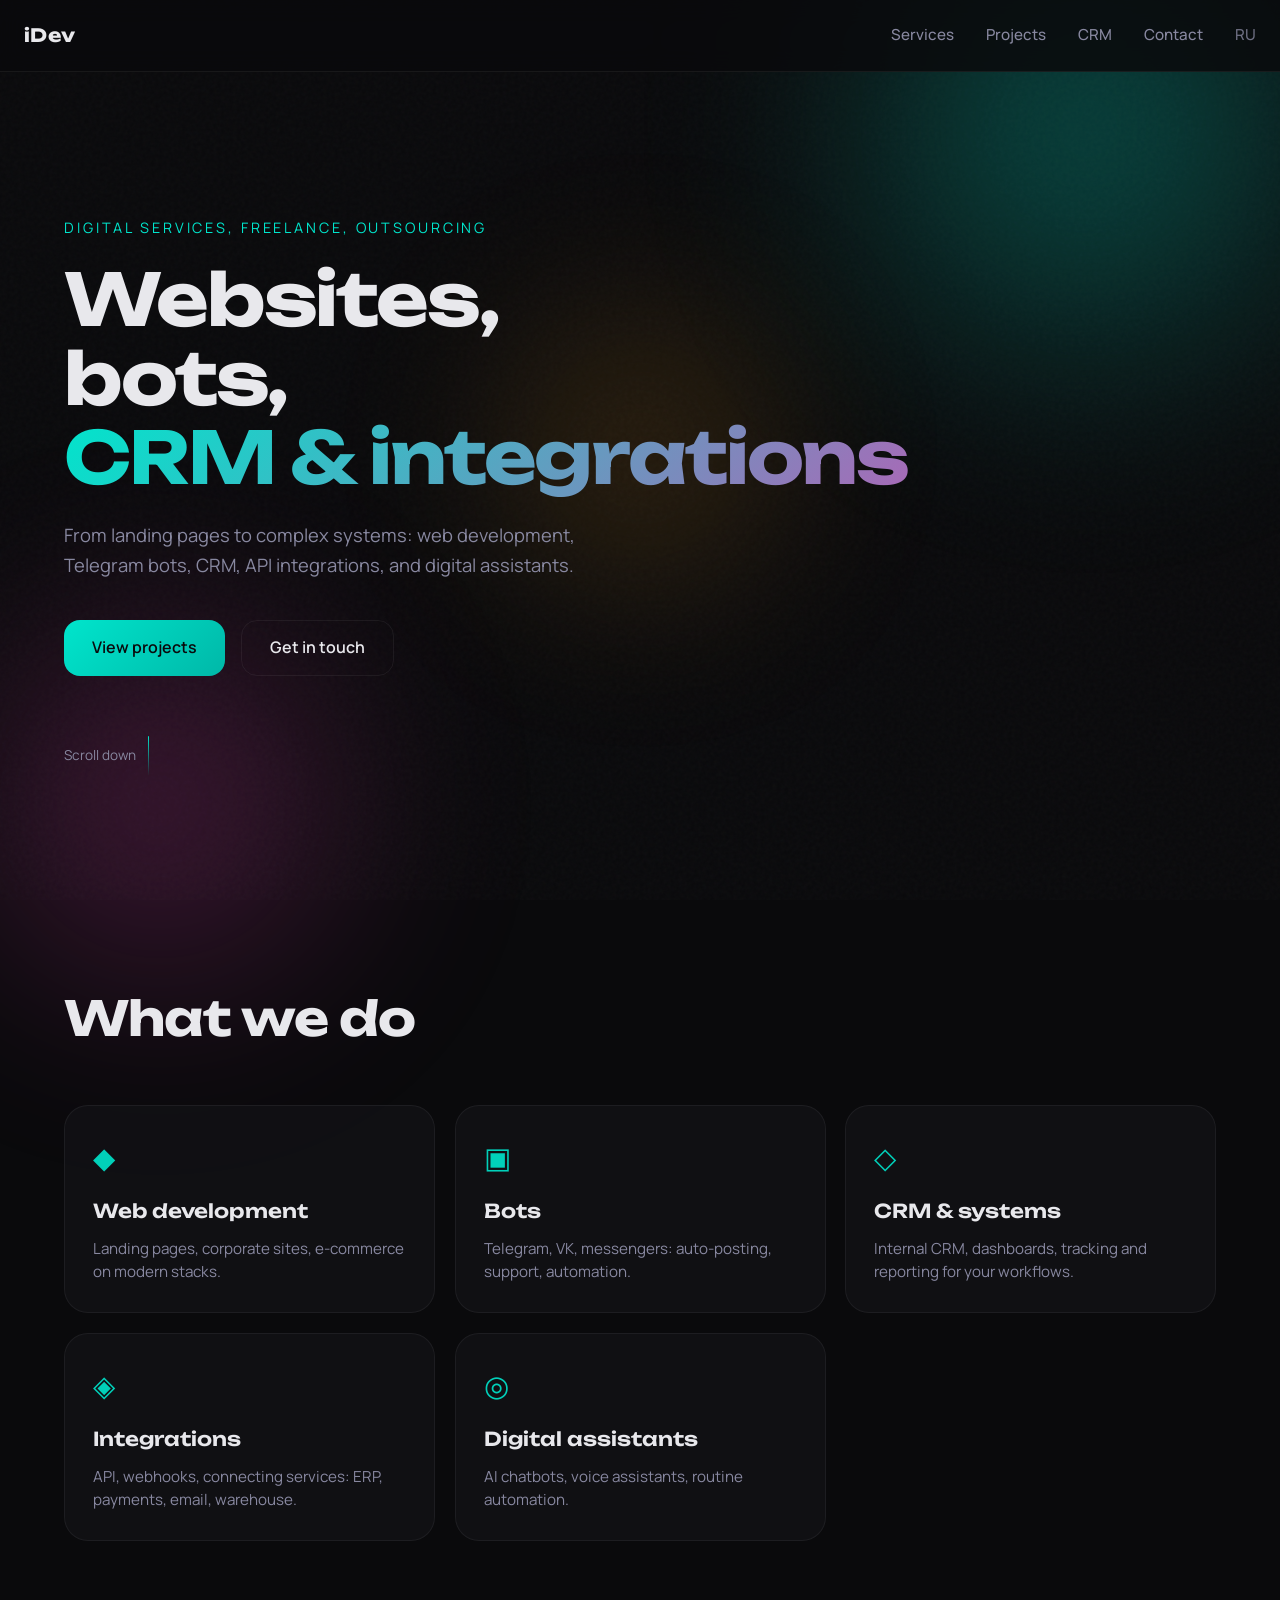
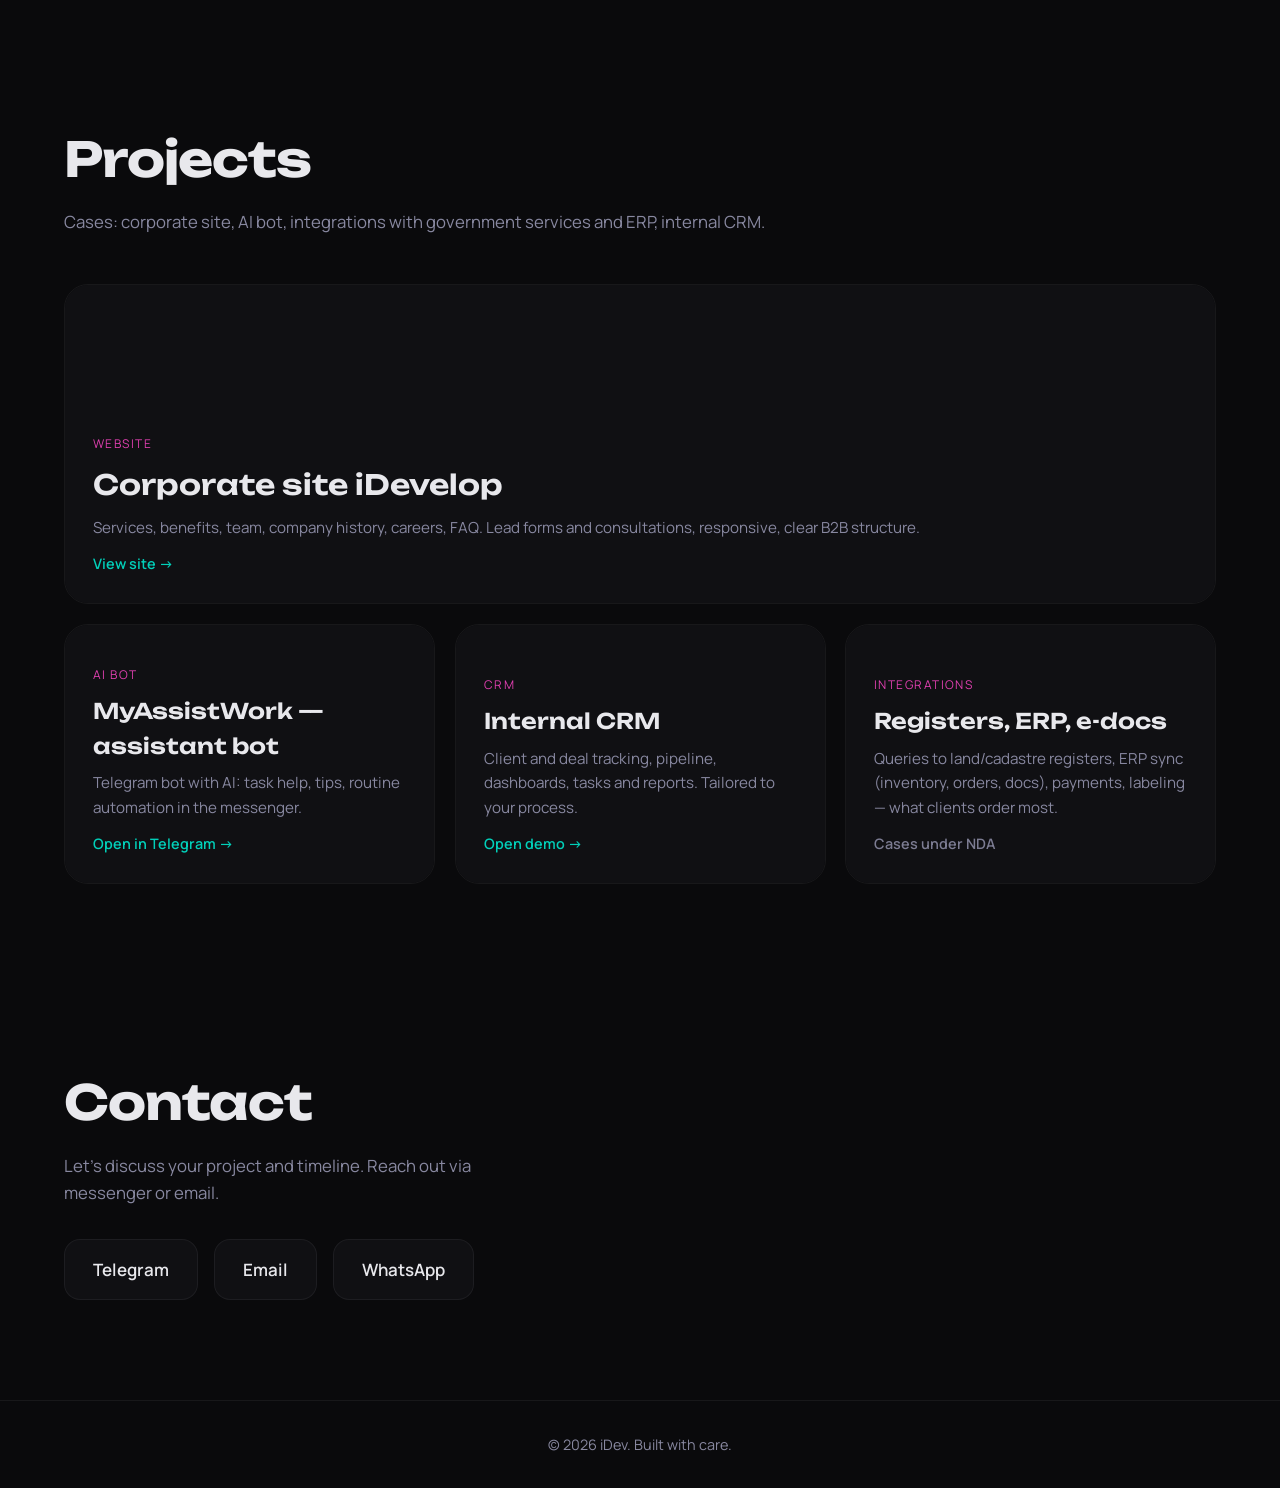
==== index.html @ 62011f66 "Portfolio iDev: site, CRM (RU/EN), lang redirect, mobile menu Made-with: Cursor" ====
<!DOCTYPE html>
<html lang="ru">
<head>
  <meta charset="UTF-8">
  <meta name="viewport" content="width=device-width, initial-scale=1.0">
  <title>iDev — Разработка сайтов, ботов, CRM, интеграции</title>
  <meta name="description" content="Фриланс: разработка сайтов, телеграм-боты, CRM, интеграции, цифровые ассистенты">
  <link rel="preconnect" href="https://fonts.googleapis.com">
  <link rel="preconnect" href="https://fonts.gstatic.com" crossorigin>
  <link href="https://fonts.googleapis.com/css2?family=Unbounded:wght@400;600;700&family=Manrope:wght@400;500;600;700&display=swap" rel="stylesheet">
  <link rel="stylesheet" href="styles.css">
  <script src="lang-redirect.js"></script>
</head>
<body>
  <div class="noise"></div>
  <div class="gradient-orb gradient-orb--1"></div>
  <div class="gradient-orb gradient-orb--2"></div>
  <div class="gradient-orb gradient-orb--3"></div>

  <header class="header">
    <a href="./" class="logo" target="_blank" rel="noopener">iDev</a>
    <nav class="nav">
      <a href="#services">Услуги</a>
      <a href="#projects">Проекты</a>
      <a href="crm/">CRM</a>
      <a href="#contact">Контакты</a>
      <a href="en/" class="nav-lang" onclick="localStorage.setItem('idev_lang','en')">EN</a>
    </nav>
    <button class="burger" aria-label="Меню">
      <span></span>
      <span></span>
      <span></span>
    </button>
  </header>

  <main>
    <section class="hero">
      <p class="hero__label">Разработка цифровых сервисов, фриланс, аутсорс</p>
      <h1 class="hero__title">
        <span class="hero__title-line">Сайты,</span>
        <span class="hero__title-line">боты,</span>
        <span class="hero__title-line hero__title-line--accent">CRM и интеграции</span>
      </h1>
      <p class="hero__subtitle">
        От лендинга до сложных систем: веб-разработка, телеграм-боты, CRM, API-интеграции и цифровые ассистенты под ключ.
      </p>
      <div class="hero__cta">
        <a href="#projects" class="btn btn--primary">Смотреть проекты</a>
        <a href="#contact" class="btn btn--ghost">Связаться</a>
      </div>
      <div class="hero__scroll">
        <span>Листай вниз</span>
        <div class="hero__scroll-line"></div>
      </div>
    </section>

    <section id="services" class="section services">
      <h2 class="section__title">Чем занимаемся</h2>
      <div class="services__grid">
        <article class="service-card" data-tilt>
          <div class="service-card__icon">◆</div>
          <h3>Разработка сайтов</h3>
          <p>Лендинги, корпоративные сайты, интернет-магазины на современных стеках.</p>
        </article>
        <article class="service-card" data-tilt>
          <div class="service-card__icon">▣</div>
          <h3>Боты</h3>
          <p>Telegram, VK, мессенджеры: автопостинг, поддержка, автоматизация.</p>
        </article>
        <article class="service-card" data-tilt>
          <div class="service-card__icon">◇</div>
          <h3>CRM и системы</h3>
          <p>Внутренние CRM, дашборды, учёт и отчётность под ваши процессы.</p>
        </article>
        <article class="service-card" data-tilt>
          <div class="service-card__icon">◈</div>
          <h3>Интеграции</h3>
          <p>API, вебхуки, связка сервисов: 1С, платёжки, почта, склад.</p>
        </article>
        <article class="service-card" data-tilt>
          <div class="service-card__icon">◎</div>
          <h3>Цифровые ассистенты</h3>
          <p>Чат-боты с AI, голосовые помощники, автоматизация рутины.</p>
        </article>
      </div>
    </section>

    <section id="projects" class="section projects">
      <h2 class="section__title">Проекты</h2>
      <p class="section__subtitle">Кейсы: корпоративный сайт, AI-бот, интеграции с госсервисами и 1С, внутренняя CRM.</p>
      <div class="projects__grid">
        <article class="project-card project-card--featured" data-tilt>
          <div class="project-card__bg"></div>
          <div class="project-card__content">
            <span class="project-card__tag">Сайт</span>
            <h3>Корпоративный сайт iDevelop</h3>
            <p>Услуги, преимущества, команда, история, вакансии, FAQ. Формы заявок и консультаций, адаптив, понятная структура для B2B.</p>
            <a href="https://i-develop.tech/" target="_blank" rel="noopener noreferrer" class="project-card__link">Смотреть сайт →</a>
          </div>
        </article>
        <article class="project-card" data-tilt>
          <div class="project-card__bg"></div>
          <div class="project-card__content">
            <span class="project-card__tag">AI-бот</span>
            <h3>MyAssistWork — бот-ассистент</h3>
            <p>Telegram-бот с AI: помощь по задачам, подсказки, автоматизация рутины в мессенджере.</p>
            <a href="https://t.me/MyAssistWork_Bot" target="_blank" rel="noopener noreferrer" class="project-card__link">Открыть в Telegram →</a>
          </div>
        </article>
        <article class="project-card" data-tilt>
          <div class="project-card__bg"></div>
          <div class="project-card__content">
            <span class="project-card__tag">CRM</span>
            <h3>Внутренняя CRM</h3>
            <p>Учёт клиентов и сделок, воронка, дашборды, задачи и отчёты. Под процессы заказчика.</p>
            <a href="crm/" target="_blank" rel="noopener noreferrer" class="project-card__link">Открыть демо →</a>
          </div>
        </article>
        <article class="project-card" data-tilt>
          <div class="project-card__bg"></div>
          <div class="project-card__content">
            <span class="project-card__tag">Интеграции</span>
            <h3>Росреестр, 1С, ЭДО</h3>
            <p>Запросы в Росреестр (выписки, сведения), обмен с 1С (остатки, заказы, документы), платёжки, маркировка — что чаще всего заказывают.</p>
            <span class="project-card__link project-card__link--muted">Кейсы под NDA</span>
          </div>
        </article>
      </div>
    </section>

    <section id="contact" class="section contact">
      <h2 class="section__title">Связаться</h2>
      <p class="contact__text">Обсудим задачу и сроки. Напишите в удобный мессенджер или на почту.</p>
      <div class="contact__links">
        <a href="https://t.me/IT_Evgenii_Kuznetsov" target="_blank" rel="noopener noreferrer" class="contact-link" data-tilt>Telegram</a>
        <a href="mailto:team@i-develop.tech" class="contact-link" data-tilt>Email</a>
        <a href="https://wa.me/35797653990" target="_blank" rel="noopener noreferrer" class="contact-link" data-tilt>WhatsApp</a>
      </div>
    </section>
  </main>

  <footer class="footer">
    <p>© 2026 iDev. Сделано с вниманием к деталям.</p>
  </footer>

  <script src="script.js"></script>
</body>
</html>
---- styles.css ----
/* ===== Variables ===== */
:root {
  --bg: #0a0a0c;
  --bg-card: rgba(18, 18, 22, 0.8);
  --bg-card-hover: rgba(28, 28, 35, 0.9);
  --text: #e8e8ec;
  --text-muted: #8888a0;
  --accent-cyan: #00e5cc;
  --accent-magenta: #e040b0;
  --accent-amber: #f0a020;
  --border: rgba(255, 255, 255, 0.06);
  --glow-cyan: 0 0 40px rgba(0, 229, 204, 0.2);
  --glow-magenta: 0 0 40px rgba(224, 64, 176, 0.2);
  --font-heading: 'Unbounded', sans-serif;
  --font-body: 'Manrope', sans-serif;
  --radius: 16px;
  --radius-lg: 24px;
  --header-h: 72px;
}

/* ===== Reset & Base ===== */
*, *::before, *::after { box-sizing: border-box; }
html { scroll-behavior: smooth; }
body {
  margin: 0;
  font-family: var(--font-body);
  font-size: 17px;
  line-height: 1.6;
  color: var(--text);
  background: var(--bg);
  overflow-x: hidden;
}

/* ===== Background effects ===== */
.noise {
  position: fixed;
  inset: 0;
  pointer-events: none;
  z-index: 0;
  opacity: 0.03;
  background-image: url("data:image/svg+xml,%3Csvg viewBox='0 0 256 256' xmlns='http://www.w3.org/2000/svg'%3E%3Cfilter id='n'%3E%3CfeTurbulence type='fractalNoise' baseFrequency='0.9' numOctaves='4' stitchTiles='stitch'/%3E%3C/filter%3E%3Crect width='100%25' height='100%25' filter='url(%23n)'/%3E%3C/svg%3E");
}

.gradient-orb {
  position: fixed;
  border-radius: 50%;
  filter: blur(100px);
  pointer-events: none;
  z-index: 0;
  opacity: 0.35;
}
.gradient-orb--1 {
  width: 60vmax;
  height: 60vmax;
  background: radial-gradient(circle, var(--accent-cyan) 0%, transparent 60%);
  top: -20vmax;
  right: -15vmax;
  animation: float 20s ease-in-out infinite;
}
.gradient-orb--2 {
  width: 45vmax;
  height: 45vmax;
  background: radial-gradient(circle, var(--accent-magenta) 0%, transparent 60%);
  bottom: -15vmax;
  left: -10vmax;
  animation: float 25s ease-in-out infinite reverse;
}
.gradient-orb--3 {
  width: 30vmax;
  height: 30vmax;
  background: radial-gradient(circle, var(--accent-amber) 0%, transparent 60%);
  top: 50%;
  left: 50%;
  transform: translate(-50%, -50%);
  animation: float 18s ease-in-out infinite 2s;
}

@keyframes float {
  0%, 100% { transform: translate(0, 0); }
  33% { transform: translate(5%, -5%); }
  66% { transform: translate(-5%, 5%); }
}

/* ===== Layout ===== */
.header, main, .footer {
  position: relative;
  z-index: 1;
}
body.menu-open { overflow: hidden; }

/* ===== Header ===== */
.header {
  position: sticky;
  top: 0;
  z-index: 102;
  display: flex;
  align-items: center;
  justify-content: space-between;
  height: var(--header-h);
  padding: 0 24px;
  background: rgba(10, 10, 12, 0.85);
  backdrop-filter: blur(12px);
  border-bottom: 1px solid var(--border);
}

.logo {
  font-family: var(--font-heading);
  font-weight: 700;
  font-size: 1.15rem;
  color: var(--text);
  text-decoration: none;
  letter-spacing: 0.02em;
}

.nav {
  display: flex;
  gap: 32px;
}
.nav a {
  color: var(--text-muted);
  text-decoration: none;
  font-weight: 500;
  font-size: 0.95rem;
  transition: color 0.2s;
}
.nav a:hover { color: var(--accent-cyan); }
.nav-lang { font-size: 0.85rem; opacity: 0.8; }

.burger {
  display: none;
  flex-direction: column;
  gap: 6px;
  background: none;
  border: none;
  cursor: pointer;
  padding: 8px;
}
.burger span {
  width: 24px;
  height: 2px;
  background: var(--text);
  border-radius: 1px;
  transition: transform 0.3s, opacity 0.3s;
}

/* ===== Sections ===== */
.section {
  max-width: 1200px;
  margin: 0 auto;
  padding: 80px 24px 100px;
}

.section__title {
  font-family: var(--font-heading);
  font-size: clamp(2rem, 5vw, 3rem);
  font-weight: 700;
  margin: 0 0 12px;
  letter-spacing: -0.02em;
}

.section__subtitle {
  color: var(--text-muted);
  margin: 0 0 48px;
  font-size: 1.05rem;
}

/* ===== Hero ===== */
.hero {
  min-height: calc(100vh - var(--header-h));
  display: flex;
  flex-direction: column;
  justify-content: center;
  padding: 100px 24px 80px;
  max-width: 1200px;
  margin: 0 auto;
}

.hero__label {
  font-size: 0.9rem;
  text-transform: uppercase;
  letter-spacing: 0.2em;
  color: var(--accent-cyan);
  margin: 0 0 20px;
  opacity: 0;
  animation: fadeUp 0.8s ease forwards;
}

.hero__title {
  font-family: var(--font-heading);
  font-size: clamp(2.5rem, 8vw, 4.5rem);
  font-weight: 700;
  line-height: 1.1;
  letter-spacing: -0.03em;
  margin: 0 0 24px;
  overflow: hidden;
}

.hero__title-line {
  display: block;
  opacity: 0;
  transform: translateY(1em);
  animation: fadeUp 0.8s ease forwards;
}
.hero__title-line:nth-child(1) { animation-delay: 0.15s; }
.hero__title-line:nth-child(2) { animation-delay: 0.3s; }
.hero__title-line:nth-child(3) { animation-delay: 0.45s; }

.hero__title-line--accent {
  background: linear-gradient(135deg, var(--accent-cyan), var(--accent-magenta));
  -webkit-background-clip: text;
  -webkit-text-fill-color: transparent;
  background-clip: text;
}

.hero__subtitle {
  max-width: 520px;
  color: var(--text-muted);
  font-size: 1.15rem;
  margin: 0 0 40px;
  opacity: 0;
  animation: fadeUp 0.8s ease 0.6s forwards;
}

.hero__cta {
  display: flex;
  gap: 16px;
  flex-wrap: wrap;
  opacity: 0;
  animation: fadeUp 0.8s ease 0.75s forwards;
}

.btn {
  display: inline-flex;
  align-items: center;
  justify-content: center;
  padding: 14px 28px;
  font-family: var(--font-body);
  font-size: 1rem;
  font-weight: 600;
  text-decoration: none;
  border-radius: var(--radius);
  transition: transform 0.2s, box-shadow 0.2s, background 0.2s;
  cursor: pointer;
  border: none;
}

.btn--primary {
  background: linear-gradient(135deg, var(--accent-cyan), #00b8a8);
  color: var(--bg);
}
.btn--primary:hover {
  transform: translateY(-2px);
  box-shadow: var(--glow-cyan);
}

.btn--ghost {
  background: transparent;
  color: var(--text);
  border: 1px solid var(--border);
}
.btn--ghost:hover {
  border-color: var(--accent-cyan);
  color: var(--accent-cyan);
}

.hero__scroll {
  margin-top: 60px;
  display: flex;
  align-items: center;
  gap: 12px;
  color: var(--text-muted);
  font-size: 0.85rem;
  opacity: 0;
  animation: fadeUp 0.8s ease 1s forwards;
}

.hero__scroll-line {
  width: 1px;
  height: 40px;
  background: linear-gradient(to bottom, var(--accent-cyan), transparent);
  border-radius: 1px;
  animation: scrollPulse 2s ease-in-out infinite;
}

@keyframes fadeUp {
  to {
    opacity: 1;
    transform: translateY(0);
  }
}

@keyframes scrollPulse {
  0%, 100% { opacity: 0.5; transform: scaleY(0.8); }
  50% { opacity: 1; transform: scaleY(1); }
}

/* ===== Services ===== */
.services__grid {
  display: grid;
  grid-template-columns: repeat(auto-fill, minmax(280px, 1fr));
  gap: 20px;
  margin-top: 48px;
}

.service-card {
  background: var(--bg-card);
  border: 1px solid var(--border);
  border-radius: var(--radius-lg);
  padding: 28px;
  transition: transform 0.3s ease, border-color 0.3s, box-shadow 0.3s, background 0.3s;
  will-change: transform;
}

.service-card:hover {
  transform: translateY(-6px);
  border-color: rgba(0, 229, 204, 0.25);
  box-shadow: var(--glow-cyan);
  background: var(--bg-card-hover);
}

.service-card__icon {
  font-size: 1.8rem;
  color: var(--accent-cyan);
  margin-bottom: 16px;
  opacity: 0.9;
}

.service-card h3 {
  font-family: var(--font-heading);
  font-size: 1.2rem;
  font-weight: 600;
  margin: 0 0 10px;
  color: var(--text);
}

.service-card p {
  margin: 0;
  color: var(--text-muted);
  font-size: 0.95rem;
  line-height: 1.55;
}

/* ===== Projects ===== */
.projects__grid {
  display: grid;
  grid-template-columns: repeat(12, 1fr);
  gap: 20px;
  margin-top: 48px;
}

.project-card {
  position: relative;
  border-radius: var(--radius-lg);
  overflow: hidden;
  border: 1px solid var(--border);
  min-height: 260px;
  transition: transform 0.3s ease, border-color 0.3s, box-shadow 0.3s;
  will-change: transform;
}

.project-card:hover {
  transform: translateY(-6px) scale(1.02);
  border-color: rgba(224, 64, 176, 0.3);
  box-shadow: var(--glow-magenta);
}

.project-card--featured {
  grid-column: span 12;
  min-height: 320px;
}

.project-card__bg {
  position: absolute;
  inset: 0;
  background: linear-gradient(135deg, rgba(0, 229, 204, 0.08), rgba(224, 64, 176, 0.08));
  opacity: 0;
  transition: opacity 0.3s;
}
.project-card:hover .project-card__bg { opacity: 1; }

.project-card__content {
  position: relative;
  z-index: 1;
  padding: 28px;
  height: 100%;
  display: flex;
  flex-direction: column;
  justify-content: flex-end;
  background: var(--bg-card);
}

.project-card--featured .project-card__content { justify-content: flex-end; }

.project-card__tag {
  display: inline-block;
  font-size: 0.75rem;
  text-transform: uppercase;
  letter-spacing: 0.12em;
  color: var(--accent-magenta);
  margin-bottom: 10px;
}

.project-card h3 {
  font-family: var(--font-heading);
  font-size: 1.35rem;
  font-weight: 600;
  margin: 0 0 8px;
  color: var(--text);
}

.project-card--featured h3 { font-size: 1.75rem; }

.project-card p {
  margin: 0 0 12px;
  color: var(--text-muted);
  font-size: 0.95rem;
}

.project-card__link {
  font-size: 0.9rem;
  font-weight: 600;
  color: var(--accent-cyan);
  opacity: 0.9;
  text-decoration: none;
  transition: opacity 0.2s;
}
.project-card__link:hover {
  opacity: 1;
  color: var(--accent-cyan);
}
.project-card__link--muted {
  color: var(--text-muted);
  cursor: default;
}
.project-card__link--muted:hover {
  color: var(--text-muted);
}

/* Grid: 2 cols on tablet, 3 on desktop; featured full width */
@media (min-width: 768px) {
  .project-card--featured { grid-column: span 12; }
  .project-card:not(.project-card--featured) { grid-column: span 6; }
}
@media (min-width: 1024px) {
  .project-card:not(.project-card--featured) { grid-column: span 4; }
}

/* ===== Contact ===== */
.contact__text {
  color: var(--text-muted);
  max-width: 480px;
  margin: 0 0 32px;
  font-size: 1.05rem;
}

.contact__links {
  display: flex;
  gap: 16px;
  flex-wrap: wrap;
}

.contact-link {
  display: inline-flex;
  align-items: center;
  padding: 16px 28px;
  background: var(--bg-card);
  border: 1px solid var(--border);
  border-radius: var(--radius);
  color: var(--text);
  text-decoration: none;
  font-weight: 600;
  transition: transform 0.2s, border-color 0.2s, color 0.2s, box-shadow 0.2s;
}

.contact-link:hover {
  border-color: var(--accent-cyan);
  color: var(--accent-cyan);
  transform: translateY(-2px);
  box-shadow: var(--glow-cyan);
}

/* ===== Footer ===== */
.footer {
  padding: 32px 24px;
  border-top: 1px solid var(--border);
  text-align: center;
}

.footer p {
  margin: 0;
  font-size: 0.9rem;
  color: var(--text-muted);
}

/* ===== Scroll-triggered animations ===== */
.reveal {
  opacity: 0;
  transform: translateY(30px);
  transition: opacity 0.7s ease, transform 0.7s ease;
}
.reveal.revealed {
  opacity: 1;
  transform: translateY(0);
}

/* ===== Mobile ===== */
@media (max-width: 767px) {
  .nav {
    position: fixed;
    top: 0;
    left: 0;
    right: 0;
    bottom: 0;
    z-index: 101;
    background: var(--bg);
    flex-direction: column;
    justify-content: center;
    align-items: center;
    gap: 8px;
    padding: var(--header-h) 24px 24px;
    transform: translateX(100%);
    transition: transform 0.3s ease;
    display: flex;
  }
  .nav.open { transform: translateX(0); }
  .nav a {
    font-size: 1.25rem;
    display: block;
    width: 100%;
    max-width: 280px;
    padding: 16px 20px;
    text-align: center;
    min-height: 48px;
    line-height: 1.4;
    margin: 0 auto;
    box-sizing: border-box;
  }
  .burger { display: flex; }
  .burger.open span:nth-child(1) { transform: rotate(45deg) translate(5px, 5px); }
  .burger.open span:nth-child(2) { opacity: 0; }
  .burger.open span:nth-child(3) { transform: rotate(-45deg) translate(5px, -5px); }

  .hero__cta { flex-direction: column; }
  .btn { width: 100%; }

  .projects__grid { grid-template-columns: 1fr; }
  .project-card--featured,
  .project-card:not(.project-card--featured) { grid-column: span 1; }
}
@media (min-width: 768px) {
  .nav { display: flex !important; }
}

/* ===== Reduced motion ===== */
@media (prefers-reduced-motion: reduce) {
  *, *::before, *::after { animation-duration: 0.01ms !important; animation-iteration-count: 1 !important; transition-duration: 0.01ms !important; }
  .gradient-orb { animation: none; }
}
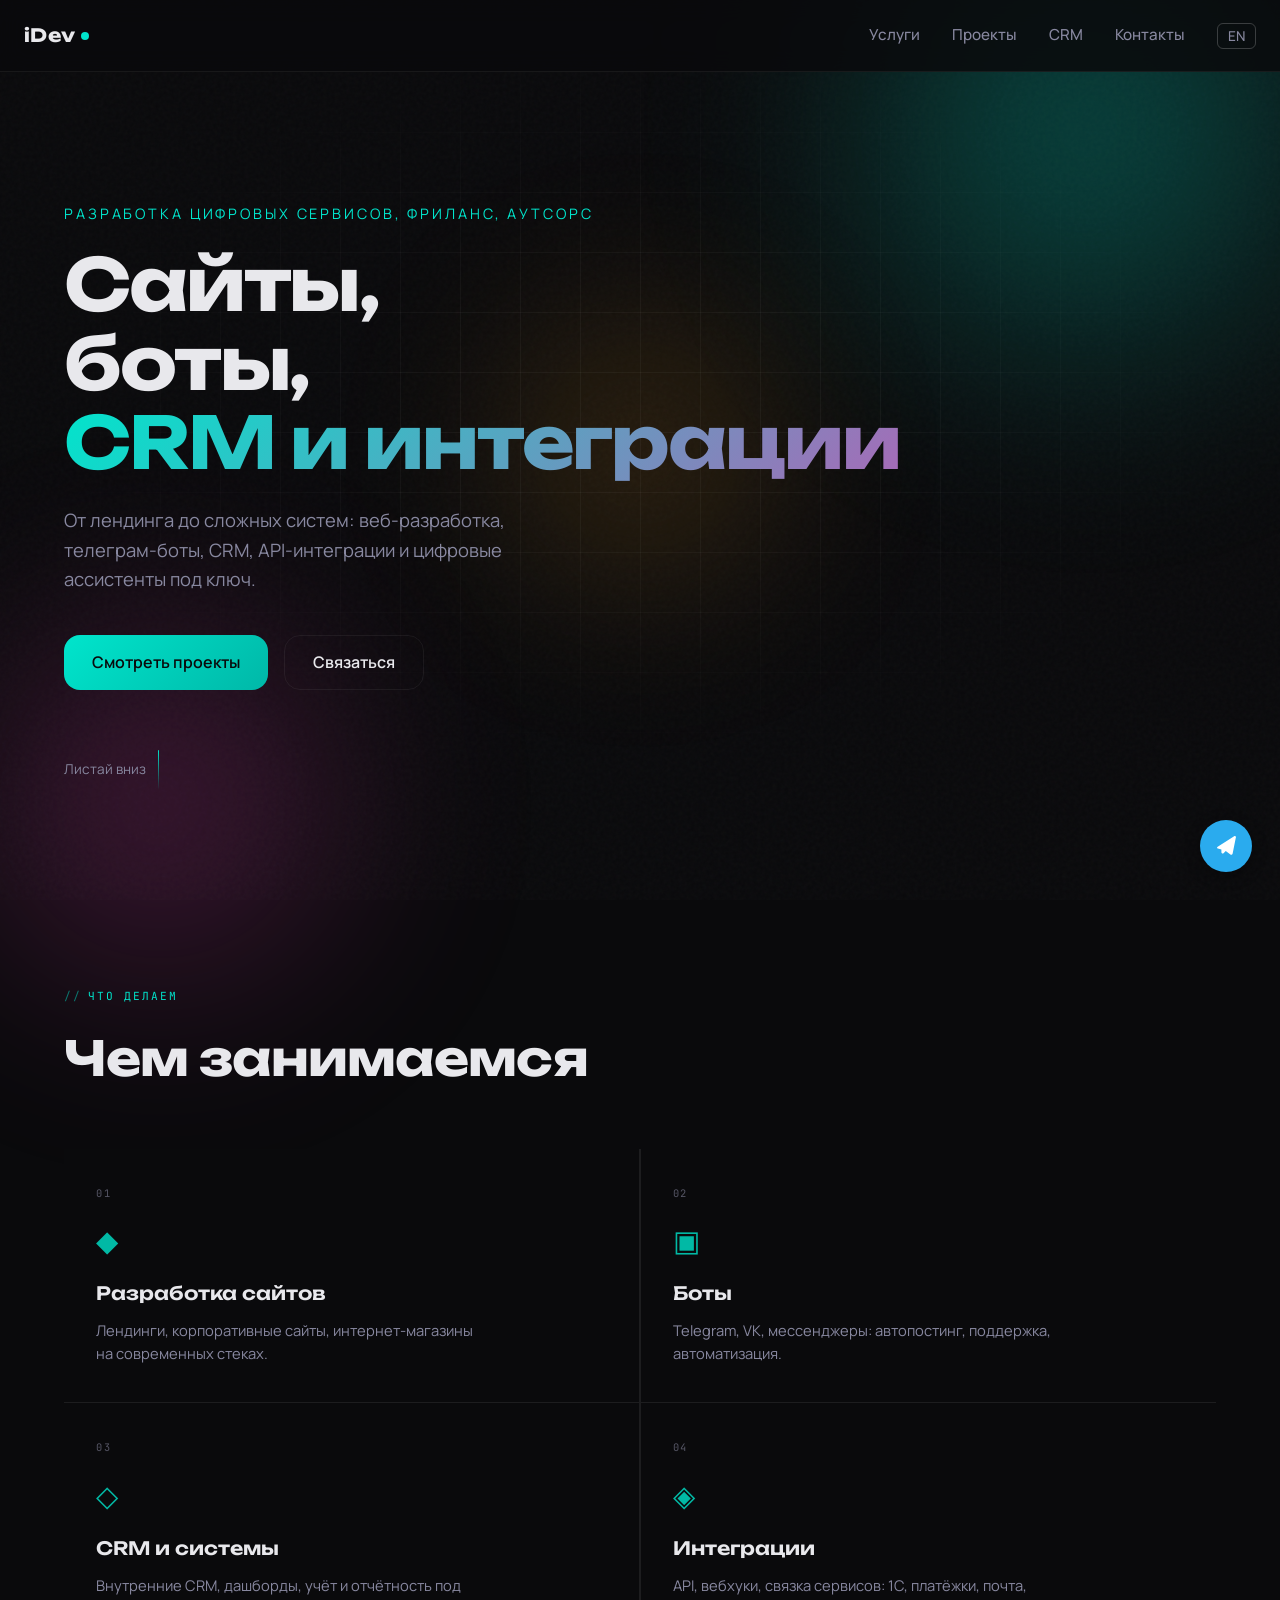
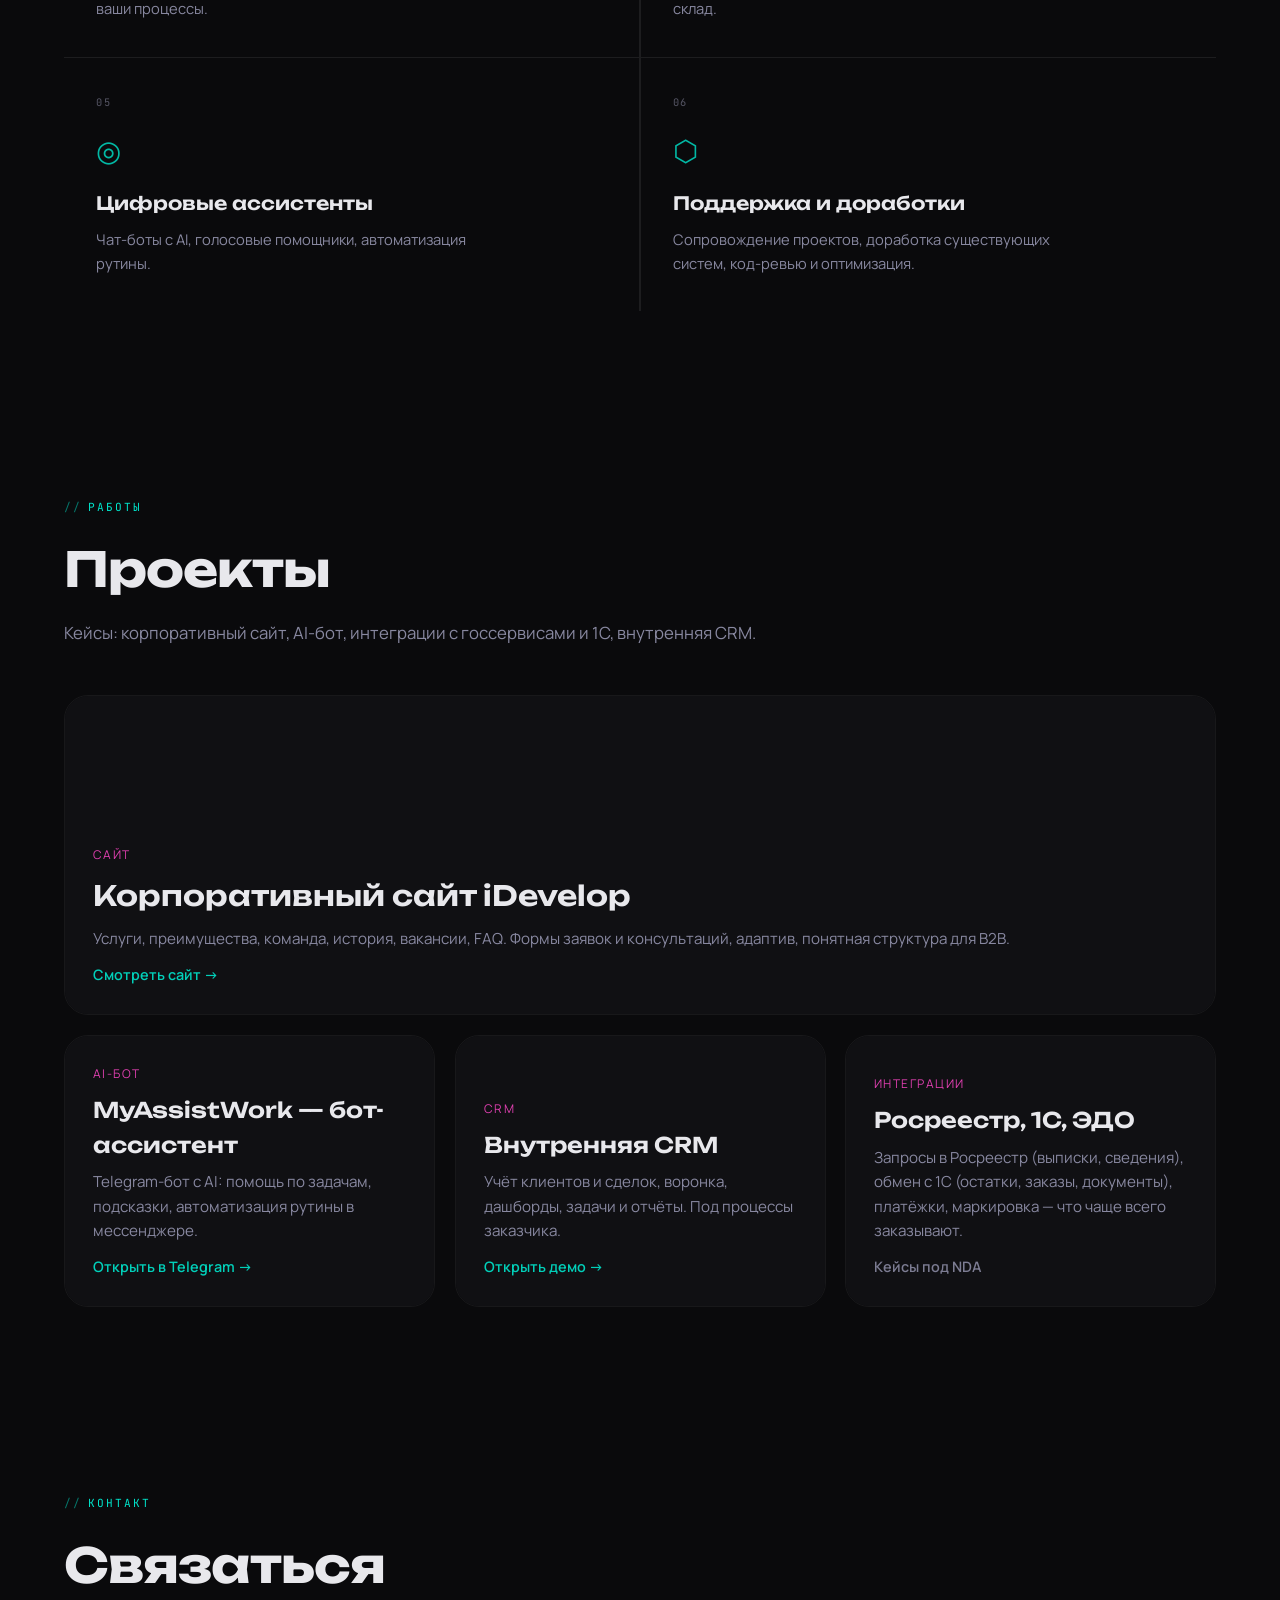
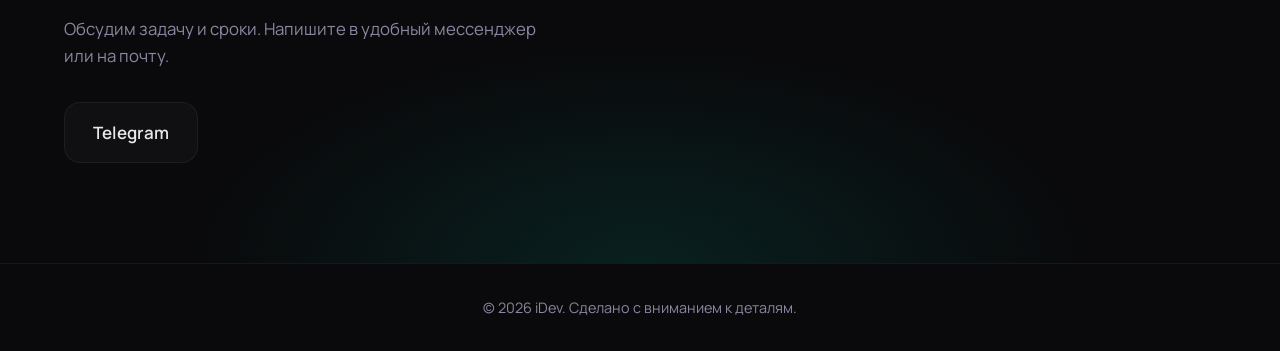
==== commit 54ffbd5d: "Add favicon, Firebase config, and GitHub Actions CI/CD Co-Authored-By: Claude Opus 4.6 (1M context) " ====
--- a/index.html
+++ b/index.html
@@ -3,11 +3,13 @@
 <head>
   <meta charset="UTF-8">
   <meta name="viewport" content="width=device-width, initial-scale=1.0">
-  <title>iDev — Разработка сайтов, ботов, CRM, интеграции</title>
+  <title data-i18n="title">iDev — Разработка сайтов, ботов, CRM, интеграции</title>
   <meta name="description" content="Фриланс: разработка сайтов, телеграм-боты, CRM, интеграции, цифровые ассистенты">
   <link rel="preconnect" href="https://fonts.googleapis.com">
   <link rel="preconnect" href="https://fonts.gstatic.com" crossorigin>
-  <link href="https://fonts.googleapis.com/css2?family=Unbounded:wght@400;600;700&family=Manrope:wght@400;500;600;700&display=swap" rel="stylesheet">
+  <link href="https://fonts.googleapis.com/css2?family=Unbounded:wght@400;600;700&family=Manrope:wght@400;500;600;700&family=JetBrains+Mono:wght@300;400&display=swap" rel="stylesheet">
+  <link rel="icon" href="/favicon.ico" sizes="any">
+  <link rel="icon" href="/favicon.svg" type="image/svg+xml">
   <link rel="stylesheet" href="styles.css">
   <script src="lang-redirect.js"></script>
 </head>
@@ -18,13 +20,13 @@
   <div class="gradient-orb gradient-orb--3"></div>
 
   <header class="header">
-    <a href="./" class="logo" target="_blank" rel="noopener">iDev</a>
+    <a href="./" class="logo" target="_blank" rel="noopener">iDev<span class="logo-dot"></span></a>
     <nav class="nav">
-      <a href="#services">Услуги</a>
-      <a href="#projects">Проекты</a>
-      <a href="crm/">CRM</a>
-      <a href="#contact">Контакты</a>
-      <a href="en/" class="nav-lang" onclick="localStorage.setItem('idev_lang','en')">EN</a>
+      <a href="#services" data-i18n="nav.services">Услуги</a>
+      <a href="#projects" data-i18n="nav.projects">Проекты</a>
+      <a href="crm/" data-i18n="nav.crm" data-href-ru="crm/" data-href-en="crm/en/">CRM</a>
+      <a href="#contact" data-i18n="nav.contact">Контакты</a>
+      <button class="nav-lang" id="lang-toggle" aria-label="Switch language">EN</button>
     </nav>
     <button class="burger" aria-label="Меню">
       <span></span>
@@ -35,114 +37,252 @@
 
   <main>
     <section class="hero">
-      <p class="hero__label">Разработка цифровых сервисов, фриланс, аутсорс</p>
+      <div class="hero-bg-grid"></div>
+      <p class="hero__label" data-i18n="hero.label">Разработка цифровых сервисов, фриланс, аутсорс</p>
       <h1 class="hero__title">
-        <span class="hero__title-line">Сайты,</span>
-        <span class="hero__title-line">боты,</span>
-        <span class="hero__title-line hero__title-line--accent">CRM и интеграции</span>
+        <span class="hero__title-line" data-i18n="hero.title.1">Сайты,</span>
+        <span class="hero__title-line" data-i18n="hero.title.2">боты,</span>
+        <span class="hero__title-line hero__title-line--accent" data-i18n="hero.title.3">CRM и интеграции</span>
       </h1>
-      <p class="hero__subtitle">
+      <p class="hero__subtitle" data-i18n="hero.subtitle">
         От лендинга до сложных систем: веб-разработка, телеграм-боты, CRM, API-интеграции и цифровые ассистенты под ключ.
       </p>
       <div class="hero__cta">
-        <a href="#projects" class="btn btn--primary">Смотреть проекты</a>
-        <a href="#contact" class="btn btn--ghost">Связаться</a>
+        <a href="#projects" class="btn btn--primary" data-i18n="hero.cta1">Смотреть проекты</a>
+        <a href="#contact" class="btn btn--ghost" data-i18n="hero.cta2">Связаться</a>
       </div>
       <div class="hero__scroll">
-        <span>Листай вниз</span>
+        <span data-i18n="hero.scroll">Листай вниз</span>
         <div class="hero__scroll-line"></div>
       </div>
     </section>
 
     <section id="services" class="section services">
-      <h2 class="section__title">Чем занимаемся</h2>
+      <div class="section-header">
+        <div>
+          <div class="section-tag" data-i18n="tag.services">Что делаем</div>
+          <h2 class="section__title" data-i18n="services.title">Чем занимаемся</h2>
+        </div>
+      </div>
       <div class="services__grid">
         <article class="service-card" data-tilt>
+          <div class="service-num">01</div>
           <div class="service-card__icon">◆</div>
-          <h3>Разработка сайтов</h3>
-          <p>Лендинги, корпоративные сайты, интернет-магазины на современных стеках.</p>
-        </article>
-        <article class="service-card" data-tilt>
+          <h3 data-i18n="svc1.title">Разработка сайтов</h3>
+          <p data-i18n="svc1.desc">Лендинги, корпоративные сайты, интернет-магазины на современных стеках.</p>
+          <span class="service-arrow">↗</span>
+        </article>
+        <article class="service-card" data-tilt>
+          <div class="service-num">02</div>
           <div class="service-card__icon">▣</div>
-          <h3>Боты</h3>
-          <p>Telegram, VK, мессенджеры: автопостинг, поддержка, автоматизация.</p>
-        </article>
-        <article class="service-card" data-tilt>
+          <h3 data-i18n="svc2.title">Боты</h3>
+          <p data-i18n="svc2.desc">Telegram, VK, мессенджеры: автопостинг, поддержка, автоматизация.</p>
+          <span class="service-arrow">↗</span>
+        </article>
+        <article class="service-card" data-tilt>
+          <div class="service-num">03</div>
           <div class="service-card__icon">◇</div>
-          <h3>CRM и системы</h3>
-          <p>Внутренние CRM, дашборды, учёт и отчётность под ваши процессы.</p>
-        </article>
-        <article class="service-card" data-tilt>
+          <h3 data-i18n="svc3.title">CRM и системы</h3>
+          <p data-i18n="svc3.desc">Внутренние CRM, дашборды, учёт и отчётность под ваши процессы.</p>
+          <span class="service-arrow">↗</span>
+        </article>
+        <article class="service-card" data-tilt>
+          <div class="service-num">04</div>
           <div class="service-card__icon">◈</div>
-          <h3>Интеграции</h3>
-          <p>API, вебхуки, связка сервисов: 1С, платёжки, почта, склад.</p>
-        </article>
-        <article class="service-card" data-tilt>
+          <h3 data-i18n="svc4.title">Интеграции</h3>
+          <p data-i18n="svc4.desc">API, вебхуки, связка сервисов: 1С, платёжки, почта, склад.</p>
+          <span class="service-arrow">↗</span>
+        </article>
+        <article class="service-card" data-tilt>
+          <div class="service-num">05</div>
           <div class="service-card__icon">◎</div>
-          <h3>Цифровые ассистенты</h3>
-          <p>Чат-боты с AI, голосовые помощники, автоматизация рутины.</p>
-        </article>
-      </div>
-    </section>
-
-    <section id="projects" class="section projects">
-      <h2 class="section__title">Проекты</h2>
-      <p class="section__subtitle">Кейсы: корпоративный сайт, AI-бот, интеграции с госсервисами и 1С, внутренняя CRM.</p>
+          <h3 data-i18n="svc5.title">Цифровые ассистенты</h3>
+          <p data-i18n="svc5.desc">Чат-боты с AI, голосовые помощники, автоматизация рутины.</p>
+          <span class="service-arrow">↗</span>
+        </article>
+        <article class="service-card" data-tilt>
+          <div class="service-num">06</div>
+          <div class="service-card__icon">⬡</div>
+          <h3 data-i18n="svc6.title">Поддержка и доработки</h3>
+          <p data-i18n="svc6.desc">Сопровождение проектов, доработка существующих систем, код-ревью и оптимизация.</p>
+          <span class="service-arrow">↗</span>
+        </article>
+      </div>
+    </section>
+
+
+<section id="projects" class="section projects">
+      <div class="section-tag" data-i18n="tag.projects">Работы</div>
+      <h2 class="section__title" data-i18n="projects.title">Проекты</h2>
+      <p class="section__subtitle" data-i18n="projects.subtitle">Кейсы: корпоративный сайт, AI-бот, интеграции с госсервисами и 1С, внутренняя CRM.</p>
       <div class="projects__grid">
         <article class="project-card project-card--featured" data-tilt>
           <div class="project-card__bg"></div>
           <div class="project-card__content">
-            <span class="project-card__tag">Сайт</span>
-            <h3>Корпоративный сайт iDevelop</h3>
-            <p>Услуги, преимущества, команда, история, вакансии, FAQ. Формы заявок и консультаций, адаптив, понятная структура для B2B.</p>
-            <a href="https://i-develop.tech/" target="_blank" rel="noopener noreferrer" class="project-card__link">Смотреть сайт →</a>
+            <span class="project-card__tag" data-i18n="proj1.tag">Сайт</span>
+            <h3 data-i18n="proj1.title">Корпоративный сайт iDevelop</h3>
+            <p data-i18n="proj1.desc">Услуги, преимущества, команда, история, вакансии, FAQ. Формы заявок и консультаций, адаптив, понятная структура для B2B.</p>
+            <a href="https://i-develop.tech/" target="_blank" rel="noopener noreferrer" class="project-card__link" data-i18n="proj1.link">Смотреть сайт →</a>
           </div>
         </article>
         <article class="project-card" data-tilt>
           <div class="project-card__bg"></div>
           <div class="project-card__content">
-            <span class="project-card__tag">AI-бот</span>
-            <h3>MyAssistWork — бот-ассистент</h3>
-            <p>Telegram-бот с AI: помощь по задачам, подсказки, автоматизация рутины в мессенджере.</p>
-            <a href="https://t.me/MyAssistWork_Bot" target="_blank" rel="noopener noreferrer" class="project-card__link">Открыть в Telegram →</a>
+            <span class="project-card__tag" data-i18n="proj2.tag">AI-бот</span>
+            <h3 data-i18n="proj2.title">MyAssistWork — бот-ассистент</h3>
+            <p data-i18n="proj2.desc">Telegram-бот с AI: помощь по задачам, подсказки, автоматизация рутины в мессенджере.</p>
+            <a href="https://t.me/MyAssistWork_Bot" target="_blank" rel="noopener noreferrer" class="project-card__link" data-i18n="proj2.link">Открыть в Telegram →</a>
           </div>
         </article>
         <article class="project-card" data-tilt>
           <div class="project-card__bg"></div>
           <div class="project-card__content">
-            <span class="project-card__tag">CRM</span>
-            <h3>Внутренняя CRM</h3>
-            <p>Учёт клиентов и сделок, воронка, дашборды, задачи и отчёты. Под процессы заказчика.</p>
-            <a href="crm/" target="_blank" rel="noopener noreferrer" class="project-card__link">Открыть демо →</a>
+            <span class="project-card__tag" data-i18n="proj3.tag">CRM</span>
+            <h3 data-i18n="proj3.title">Внутренняя CRM</h3>
+            <p data-i18n="proj3.desc">Учёт клиентов и сделок, воронка, дашборды, задачи и отчёты. Под процессы заказчика.</p>
+            <a href="crm/" target="_blank" rel="noopener noreferrer" class="project-card__link" data-i18n="proj3.link" data-href-ru="crm/" data-href-en="crm/en/">Открыть демо →</a>
           </div>
         </article>
         <article class="project-card" data-tilt>
           <div class="project-card__bg"></div>
           <div class="project-card__content">
-            <span class="project-card__tag">Интеграции</span>
-            <h3>Росреестр, 1С, ЭДО</h3>
-            <p>Запросы в Росреестр (выписки, сведения), обмен с 1С (остатки, заказы, документы), платёжки, маркировка — что чаще всего заказывают.</p>
-            <span class="project-card__link project-card__link--muted">Кейсы под NDA</span>
+            <span class="project-card__tag" data-i18n="proj4.tag">Интеграции</span>
+            <h3 data-i18n="proj4.title">Росреестр, 1С, ЭДО</h3>
+            <p data-i18n="proj4.desc">Запросы в Росреестр (выписки, сведения), обмен с 1С (остатки, заказы, документы), платёжки, маркировка — что чаще всего заказывают.</p>
+            <span class="project-card__link project-card__link--muted" data-i18n="proj4.link">Кейсы под NDA</span>
           </div>
         </article>
       </div>
     </section>
 
     <section id="contact" class="section contact">
-      <h2 class="section__title">Связаться</h2>
-      <p class="contact__text">Обсудим задачу и сроки. Напишите в удобный мессенджер или на почту.</p>
+      <div class="cta-bg"></div>
+      <div class="section-tag" data-i18n="tag.contact">Контакт</div>
+      <h2 class="section__title" data-i18n="contact.title">Связаться</h2>
+      <p class="contact__text" data-i18n="contact.text">Обсудим задачу и сроки. Напишите в удобный мессенджер или на почту.</p>
       <div class="contact__links">
         <a href="https://t.me/IT_Evgenii_Kuznetsov" target="_blank" rel="noopener noreferrer" class="contact-link" data-tilt>Telegram</a>
-        <a href="mailto:team@i-develop.tech" class="contact-link" data-tilt>Email</a>
-        <a href="https://wa.me/35797653990" target="_blank" rel="noopener noreferrer" class="contact-link" data-tilt>WhatsApp</a>
       </div>
     </section>
   </main>
 
   <footer class="footer">
-    <p>© 2026 iDev. Сделано с вниманием к деталям.</p>
+    <p data-i18n="footer.text">© 2026 iDev. Сделано с вниманием к деталям.</p>
   </footer>
 
+  <a href="https://t.me/IT_Evgenii_Kuznetsov" target="_blank" rel="noopener noreferrer" class="tg-float" aria-label="Telegram">
+    <svg width="24" height="24" viewBox="0 0 24 24" fill="none" xmlns="http://www.w3.org/2000/svg">
+      <path d="M21.944 3.069L18.65 19.418c-.244 1.072-1.38 1.582-2.243 1.006l-4.647-3.376-2.23 2.12c-.246.234-.568.364-.907.364-.677 0-1.226-.549-1.226-1.226V15.6l-3.52-1.154C2.784 14.1 2.772 12.96 4.085 12.41L20.14 2.195c1.147-.612 2.27.273 1.804 1.874z" fill="white"/>
+    </svg>
+  </a>
+
   <script src="script.js"></script>
+  <script>
+  (function () {
+    var T = {
+      ru: {
+        title: 'iDev — Разработка сайтов, ботов, CRM, интеграции',
+        'meta.desc': 'Фриланс: разработка сайтов, телеграм-боты, CRM, интеграции, цифровые ассистенты',
+        'nav.services': 'Услуги', 'nav.projects': 'Проекты', 'nav.crm': 'CRM', 'nav.contact': 'Контакты',
+        'hero.label': 'Разработка цифровых сервисов, фриланс, аутсорс',
+        'hero.title.1': 'Сайты,', 'hero.title.2': 'боты,', 'hero.title.3': 'CRM и интеграции',
+        'hero.subtitle': 'От лендинга до сложных систем: веб-разработка, телеграм-боты, CRM, API-интеграции и цифровые ассистенты под ключ.',
+        'hero.cta1': 'Смотреть проекты', 'hero.cta2': 'Связаться', 'hero.scroll': 'Листай вниз',
+        'tag.services': 'Что делаем', 'tag.projects': 'Работы', 'tag.contact': 'Контакт',
+        'services.title': 'Чем занимаемся',
+        'svc1.title': 'Разработка сайтов', 'svc1.desc': 'Лендинги, корпоративные сайты, интернет-магазины на современных стеках.',
+        'svc2.title': 'Боты', 'svc2.desc': 'Telegram, VK, мессенджеры: автопостинг, поддержка, автоматизация.',
+        'svc3.title': 'CRM и системы', 'svc3.desc': 'Внутренние CRM, дашборды, учёт и отчётность под ваши процессы.',
+        'svc4.title': 'Интеграции', 'svc4.desc': 'API, вебхуки, связка сервисов: 1С, платёжки, почта, склад.',
+        'svc5.title': 'Цифровые ассистенты', 'svc5.desc': 'Чат-боты с AI, голосовые помощники, автоматизация рутины.',
+        'svc6.title': 'Поддержка и доработки', 'svc6.desc': 'Сопровождение проектов, доработка существующих систем, код-ревью и оптимизация.',
+        'projects.title': 'Проекты',
+        'projects.subtitle': 'Кейсы: корпоративный сайт, AI-бот, интеграции с госсервисами и 1С, внутренняя CRM.',
+        'proj1.tag': 'Сайт', 'proj1.title': 'Корпоративный сайт iDevelop',
+        'proj1.desc': 'Услуги, преимущества, команда, история, вакансии, FAQ. Формы заявок и консультаций, адаптив, понятная структура для B2B.',
+        'proj1.link': 'Смотреть сайт →',
+        'proj2.tag': 'AI-бот', 'proj2.title': 'MyAssistWork — бот-ассистент',
+        'proj2.desc': 'Telegram-бот с AI: помощь по задачам, подсказки, автоматизация рутины в мессенджере.',
+        'proj2.link': 'Открыть в Telegram →',
+        'proj3.tag': 'CRM', 'proj3.title': 'Внутренняя CRM',
+        'proj3.desc': 'Учёт клиентов и сделок, воронка, дашборды, задачи и отчёты. Под процессы заказчика.',
+        'proj3.link': 'Открыть демо →',
+        'proj4.tag': 'Интеграции', 'proj4.title': 'Росреестр, 1С, ЭДО',
+        'proj4.desc': 'Запросы в Росреестр (выписки, сведения), обмен с 1С (остатки, заказы, документы), платёжки, маркировка — что чаще всего заказывают.',
+        'proj4.link': 'Кейсы под NDA',
+        'contact.title': 'Связаться', 'contact.text': 'Обсудим задачу и сроки. Напишите в удобный мессенджер или на почту.',
+        'footer.text': '© 2026 iDev. Сделано с вниманием к деталям.',
+      },
+      en: {
+        title: 'iDev — Web development, bots, CRM, integrations',
+        'meta.desc': 'Freelance: websites, Telegram bots, CRM, API integrations, digital assistants',
+        'nav.services': 'Services', 'nav.projects': 'Projects', 'nav.crm': 'CRM', 'nav.contact': 'Contact',
+        'hero.label': 'Digital services, freelance, outsourcing',
+        'hero.title.1': 'Websites,', 'hero.title.2': 'bots,', 'hero.title.3': 'CRM & integrations',
+        'hero.subtitle': 'From landing pages to complex systems: web development, Telegram bots, CRM, API integrations, and digital assistants.',
+        'hero.cta1': 'View projects', 'hero.cta2': 'Get in touch', 'hero.scroll': 'Scroll down',
+        'tag.services': 'What we do', 'tag.projects': 'Works', 'tag.contact': 'Contact',
+        'services.title': 'What we do',
+        'svc1.title': 'Web development', 'svc1.desc': 'Landing pages, corporate sites, e‑commerce on modern stacks.',
+        'svc2.title': 'Bots', 'svc2.desc': 'Telegram, VK, messengers: auto-posting, support, automation.',
+        'svc3.title': 'CRM & systems', 'svc3.desc': 'Internal CRM, dashboards, tracking and reporting for your workflows.',
+        'svc4.title': 'Integrations', 'svc4.desc': 'API, webhooks, connecting services: ERP, payments, email, warehouse.',
+        'svc5.title': 'Digital assistants', 'svc5.desc': 'AI chatbots, voice assistants, routine automation.',
+        'svc6.title': 'Support & maintenance', 'svc6.desc': 'Project support, improvements to existing systems, code review and optimization.',
+        'projects.title': 'Projects',
+        'projects.subtitle': 'Cases: corporate site, AI bot, integrations with government services and ERP, internal CRM.',
+        'proj1.tag': 'Website', 'proj1.title': 'Corporate site iDevelop',
+        'proj1.desc': 'Services, benefits, team, company history, careers, FAQ. Lead forms and consultations, responsive, clear B2B structure.',
+        'proj1.link': 'View site →',
+        'proj2.tag': 'AI bot', 'proj2.title': 'MyAssistWork — assistant bot',
+        'proj2.desc': 'Telegram bot with AI: task help, tips, routine automation in the messenger.',
+        'proj2.link': 'Open in Telegram →',
+        'proj3.tag': 'CRM', 'proj3.title': 'Internal CRM',
+        'proj3.desc': 'Client and deal tracking, pipeline, dashboards, tasks and reports. Tailored to your process.',
+        'proj3.link': 'Open demo →',
+        'proj4.tag': 'Integrations', 'proj4.title': 'Registers, ERP, e-docs',
+        'proj4.desc': 'Queries to land/cadastre registers, ERP sync (inventory, orders, docs), payments, labeling — what clients order most.',
+        'proj4.link': 'Cases under NDA',
+        'contact.title': 'Contact', 'contact.text': "Let's discuss your project and timeline. Reach out via messenger or email.",
+        'footer.text': '© 2026 iDev. Built with care.',
+      }
+    };
+
+    function applyLang(lang) {
+      var d = T[lang];
+      if (!d) return;
+
+      document.documentElement.lang = lang;
+      if (d.title) document.title = d.title;
+
+      var metaDesc = document.querySelector('meta[name="description"]');
+      if (metaDesc && d['meta.desc']) metaDesc.setAttribute('content', d['meta.desc']);
+
+      document.querySelectorAll('[data-i18n]').forEach(function (el) {
+        var key = el.getAttribute('data-i18n');
+        if (d[key] !== undefined) el.textContent = d[key];
+      });
+
+      document.querySelectorAll('[data-href-' + lang + ']').forEach(function (el) {
+        el.href = el.getAttribute('data-href-' + lang);
+      });
+
+      var toggle = document.getElementById('lang-toggle');
+      if (toggle) toggle.textContent = lang === 'ru' ? 'EN' : 'RU';
+
+      var url = new URL(window.location.href);
+      url.searchParams.set('lang', lang);
+      history.replaceState(null, '', url.toString());
+
+      try { localStorage.setItem('idev_lang', lang); } catch (_) {}
+    }
+
+    applyLang(window.__idevLang || 'ru');
+
+    document.getElementById('lang-toggle').addEventListener('click', function () {
+      applyLang(document.documentElement.lang === 'ru' ? 'en' : 'ru');
+    });
+  })();
+  </script>
 </body>
 </html>
--- a/styles.css
+++ b/styles.css
@@ -9,10 +9,12 @@
   --accent-magenta: #e040b0;
   --accent-amber: #f0a020;
   --border: rgba(255, 255, 255, 0.06);
+  --border-solid: rgba(255, 255, 255, 0.08);
   --glow-cyan: 0 0 40px rgba(0, 229, 204, 0.2);
   --glow-magenta: 0 0 40px rgba(224, 64, 176, 0.2);
   --font-heading: 'Unbounded', sans-serif;
   --font-body: 'Manrope', sans-serif;
+  --font-mono: 'JetBrains Mono', 'Courier New', monospace;
   --radius: 16px;
   --radius-lg: 24px;
   --header-h: 72px;
@@ -110,6 +112,25 @@
   color: var(--text);
   text-decoration: none;
   letter-spacing: 0.02em;
+  display: inline-flex;
+  align-items: center;
+  gap: 6px;
+}
+
+/* ===== Logo dot ===== */
+.logo-dot {
+  width: 8px;
+  height: 8px;
+  background: var(--accent-cyan);
+  border-radius: 50%;
+  display: inline-block;
+  flex-shrink: 0;
+  animation: pulse-dot 2s ease-in-out infinite;
+}
+
+@keyframes pulse-dot {
+  0%, 100% { box-shadow: 0 0 0 0 rgba(0, 229, 204, 0.5); }
+  50% { box-shadow: 0 0 0 7px rgba(0, 229, 204, 0); }
 }
 
 .nav {
@@ -124,7 +145,19 @@
   transition: color 0.2s;
 }
 .nav a:hover { color: var(--accent-cyan); }
-.nav-lang { font-size: 0.85rem; opacity: 0.8; }
+.nav-lang {
+  font-size: 0.85rem;
+  font-family: inherit;
+  font-weight: 500;
+  color: var(--text-muted);
+  background: none;
+  border: 1px solid rgba(255,255,255,0.2);
+  border-radius: 6px;
+  padding: 3px 10px;
+  cursor: pointer;
+  transition: color 0.2s, border-color 0.2s;
+}
+.nav-lang:hover { color: var(--accent-cyan); border-color: var(--accent-cyan); }
 
 .burger {
   display: none;
@@ -164,6 +197,34 @@
   font-size: 1.05rem;
 }
 
+/* ===== Section tag ===== */
+.section-tag {
+  font-family: var(--font-mono);
+  font-size: 0.7rem;
+  color: var(--accent-cyan);
+  letter-spacing: 0.18em;
+  text-transform: uppercase;
+  margin-bottom: 14px;
+  display: inline-flex;
+  align-items: center;
+  gap: 6px;
+}
+
+.section-tag::before {
+  content: '// ';
+  opacity: 0.5;
+}
+
+/* ===== Section header (services flex layout) ===== */
+.section-header {
+  display: flex;
+  justify-content: space-between;
+  align-items: flex-end;
+  margin-bottom: 0;
+  gap: 2rem;
+  flex-wrap: wrap;
+}
+
 /* ===== Hero ===== */
 .hero {
   min-height: calc(100vh - var(--header-h));
@@ -173,6 +234,22 @@
   padding: 100px 24px 80px;
   max-width: 1200px;
   margin: 0 auto;
+  position: relative;
+  overflow: hidden;
+}
+
+/* ===== Hero grid background ===== */
+.hero-bg-grid {
+  position: absolute;
+  inset: 0;
+  background-image:
+    linear-gradient(rgba(255, 255, 255, 0.04) 1px, transparent 1px),
+    linear-gradient(90deg, rgba(255, 255, 255, 0.04) 1px, transparent 1px);
+  background-size: 60px 60px;
+  mask-image: radial-gradient(ellipse 75% 65% at 50% 40%, black 25%, transparent 70%);
+  -webkit-mask-image: radial-gradient(ellipse 75% 65% at 50% 40%, black 25%, transparent 70%);
+  pointer-events: none;
+  z-index: 0;
 }
 
 .hero__label {
@@ -183,6 +260,8 @@
   margin: 0 0 20px;
   opacity: 0;
   animation: fadeUp 0.8s ease forwards;
+  position: relative;
+  z-index: 1;
 }
 
 .hero__title {
@@ -193,6 +272,8 @@
   letter-spacing: -0.03em;
   margin: 0 0 24px;
   overflow: hidden;
+  position: relative;
+  z-index: 1;
 }
 
 .hero__title-line {
@@ -219,6 +300,8 @@
   margin: 0 0 40px;
   opacity: 0;
   animation: fadeUp 0.8s ease 0.6s forwards;
+  position: relative;
+  z-index: 1;
 }
 
 .hero__cta {
@@ -227,6 +310,8 @@
   flex-wrap: wrap;
   opacity: 0;
   animation: fadeUp 0.8s ease 0.75s forwards;
+  position: relative;
+  z-index: 1;
 }
 
 .btn {
@@ -272,6 +357,8 @@
   font-size: 0.85rem;
   opacity: 0;
   animation: fadeUp 0.8s ease 1s forwards;
+  position: relative;
+  z-index: 1;
 }
 
 .hero__scroll-line {
@@ -295,39 +382,63 @@
 }
 
 /* ===== Services ===== */
+.services .section-header {
+  margin-bottom: 0;
+}
+
 .services__grid {
   display: grid;
-  grid-template-columns: repeat(auto-fill, minmax(280px, 1fr));
-  gap: 20px;
-  margin-top: 48px;
+  grid-template-columns: repeat(2, 1fr);
+  gap: 1.5px;
+  background: var(--border-solid);
+  margin-top: 40px;
 }
 
 .service-card {
-  background: var(--bg-card);
-  border: 1px solid var(--border);
-  border-radius: var(--radius-lg);
-  padding: 28px;
-  transition: transform 0.3s ease, border-color 0.3s, box-shadow 0.3s, background 0.3s;
-  will-change: transform;
+  background: var(--bg);
+  padding: 36px 32px;
+  position: relative;
+  overflow: hidden;
+  cursor: default;
+  transition: background 0.4s ease;
 }
 
 .service-card:hover {
-  transform: translateY(-6px);
-  border-color: rgba(0, 229, 204, 0.25);
-  box-shadow: var(--glow-cyan);
   background: var(--bg-card-hover);
+}
+
+.service-card:hover .service-arrow {
+  opacity: 1;
+  transform: translate(0, 0);
+}
+
+.service-card:hover .service-card__icon {
+  color: var(--accent-cyan);
+  transform: scale(1.1) rotate(-5deg);
+}
+
+/* ===== Service number ===== */
+.service-num {
+  font-family: var(--font-mono);
+  font-size: 0.65rem;
+  color: var(--text-muted);
+  letter-spacing: 0.15em;
+  margin-bottom: 16px;
+  opacity: 0.6;
 }
 
 .service-card__icon {
   font-size: 1.8rem;
   color: var(--accent-cyan);
   margin-bottom: 16px;
-  opacity: 0.9;
+  opacity: 0.8;
+  display: block;
+  transition: color 0.4s ease, transform 0.4s ease;
 }
 
 .service-card h3 {
   font-family: var(--font-heading);
-  font-size: 1.2rem;
+  font-size: 1.15rem;
   font-weight: 600;
   margin: 0 0 10px;
   color: var(--text);
@@ -336,8 +447,67 @@
 .service-card p {
   margin: 0;
   color: var(--text-muted);
-  font-size: 0.95rem;
-  line-height: 1.55;
+  font-size: 0.92rem;
+  line-height: 1.6;
+  max-width: 380px;
+}
+
+/* ===== Service arrow (appears on hover) ===== */
+.service-arrow {
+  position: absolute;
+  top: 28px;
+  right: 28px;
+  font-size: 1.4rem;
+  color: var(--accent-cyan);
+  opacity: 0;
+  transform: translate(-8px, 8px);
+  transition: opacity 0.35s ease, transform 0.35s ease;
+  pointer-events: none;
+}
+
+/* ===== Marquee section ===== */
+.marquee-section {
+  padding: 4rem 0;
+  border-top: 1px solid var(--border-solid);
+  border-bottom: 1px solid var(--border-solid);
+  overflow: hidden;
+}
+
+.marquee-track {
+  display: flex;
+  animation: marquee-scroll 28s linear infinite;
+  width: max-content;
+}
+
+@keyframes marquee-scroll {
+  0% { transform: translateX(0); }
+  100% { transform: translateX(-50%); }
+}
+
+.marquee-item {
+  font-family: var(--font-heading);
+  font-size: clamp(2rem, 5vw, 3.5rem);
+  font-weight: 700;
+  white-space: nowrap;
+  padding: 0 1.5rem;
+  color: rgba(255, 255, 255, 0.07);
+  letter-spacing: -0.02em;
+  transition: color 0.3s;
+  user-select: none;
+}
+
+.marquee-item:hover {
+  color: rgba(255, 255, 255, 0.18);
+}
+
+.marquee-sep {
+  font-size: clamp(1.5rem, 4vw, 2.5rem);
+  color: var(--accent-cyan);
+  opacity: 0.45;
+  padding: 0 0.5rem;
+  display: inline-flex;
+  align-items: center;
+  user-select: none;
 }
 
 /* ===== Projects ===== */
@@ -446,6 +616,27 @@
 }
 
 /* ===== Contact ===== */
+.contact {
+  position: relative;
+  overflow: hidden;
+}
+
+.cta-bg {
+  position: absolute;
+  inset: 0;
+  background: radial-gradient(ellipse 55% 70% at 50% 100%, rgba(0, 229, 204, 0.1) 0%, transparent 70%);
+  pointer-events: none;
+  z-index: 0;
+}
+
+.contact .section-tag,
+.contact .section__title,
+.contact__text,
+.contact__links {
+  position: relative;
+  z-index: 1;
+}
+
 .contact__text {
   color: var(--text-muted);
   max-width: 480px;
@@ -543,9 +734,18 @@
   .hero__cta { flex-direction: column; }
   .btn { width: 100%; }
 
+  .services__grid {
+    grid-template-columns: 1fr;
+  }
+
   .projects__grid { grid-template-columns: 1fr; }
   .project-card--featured,
   .project-card:not(.project-card--featured) { grid-column: span 1; }
+
+  .section-header {
+    flex-direction: column;
+    align-items: flex-start;
+  }
 }
 @media (min-width: 768px) {
   .nav { display: flex !important; }
@@ -555,4 +755,25 @@
 @media (prefers-reduced-motion: reduce) {
   *, *::before, *::after { animation-duration: 0.01ms !important; animation-iteration-count: 1 !important; transition-duration: 0.01ms !important; }
   .gradient-orb { animation: none; }
-}
+  .marquee-track { animation: none; }
+}
+
+.tg-float {
+  position: fixed;
+  bottom: 28px;
+  right: 28px;
+  width: 52px;
+  height: 52px;
+  background: #2AABEE;
+  border-radius: 50%;
+  display: flex;
+  align-items: center;
+  justify-content: center;
+  box-shadow: 0 4px 16px rgba(0,0,0,0.3);
+  z-index: 999;
+  transition: transform 0.2s, box-shadow 0.2s;
+}
+.tg-float:hover {
+  transform: scale(1.1);
+  box-shadow: 0 6px 24px rgba(42,171,238,0.4);
+}
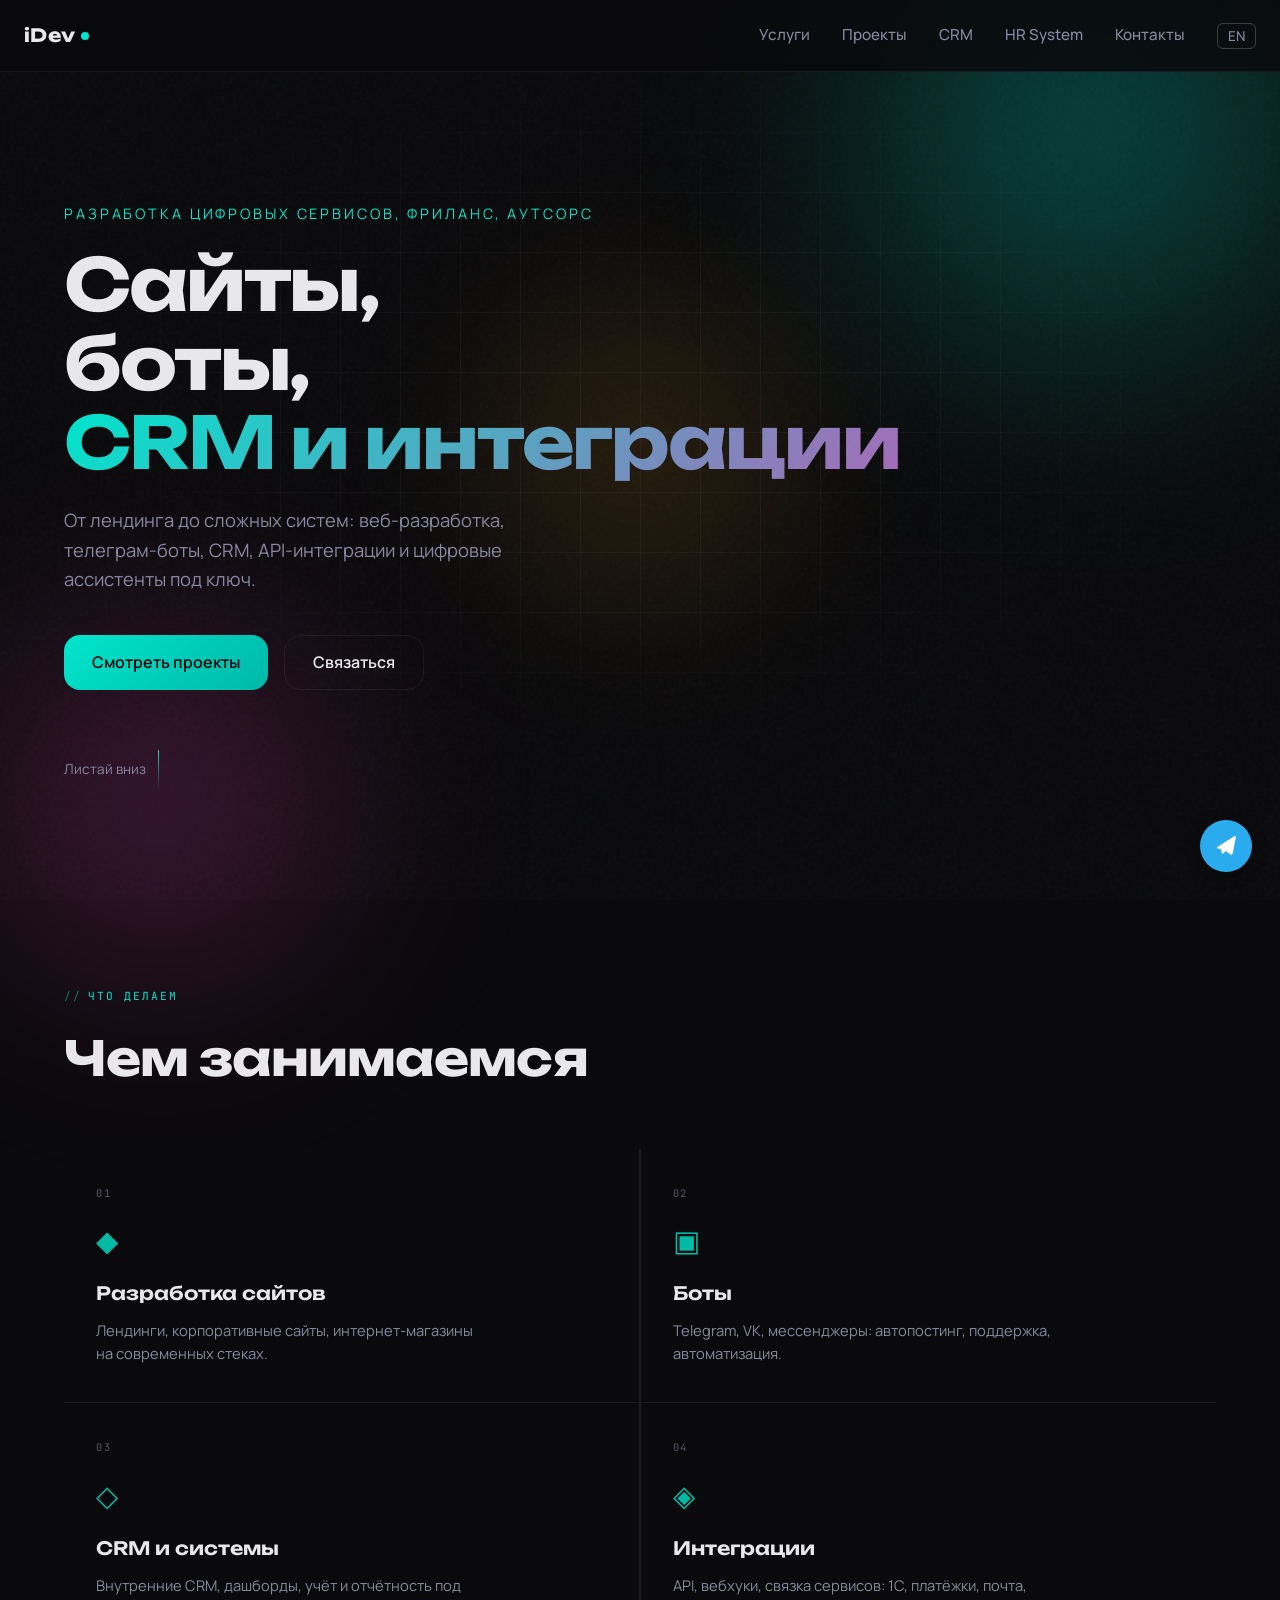
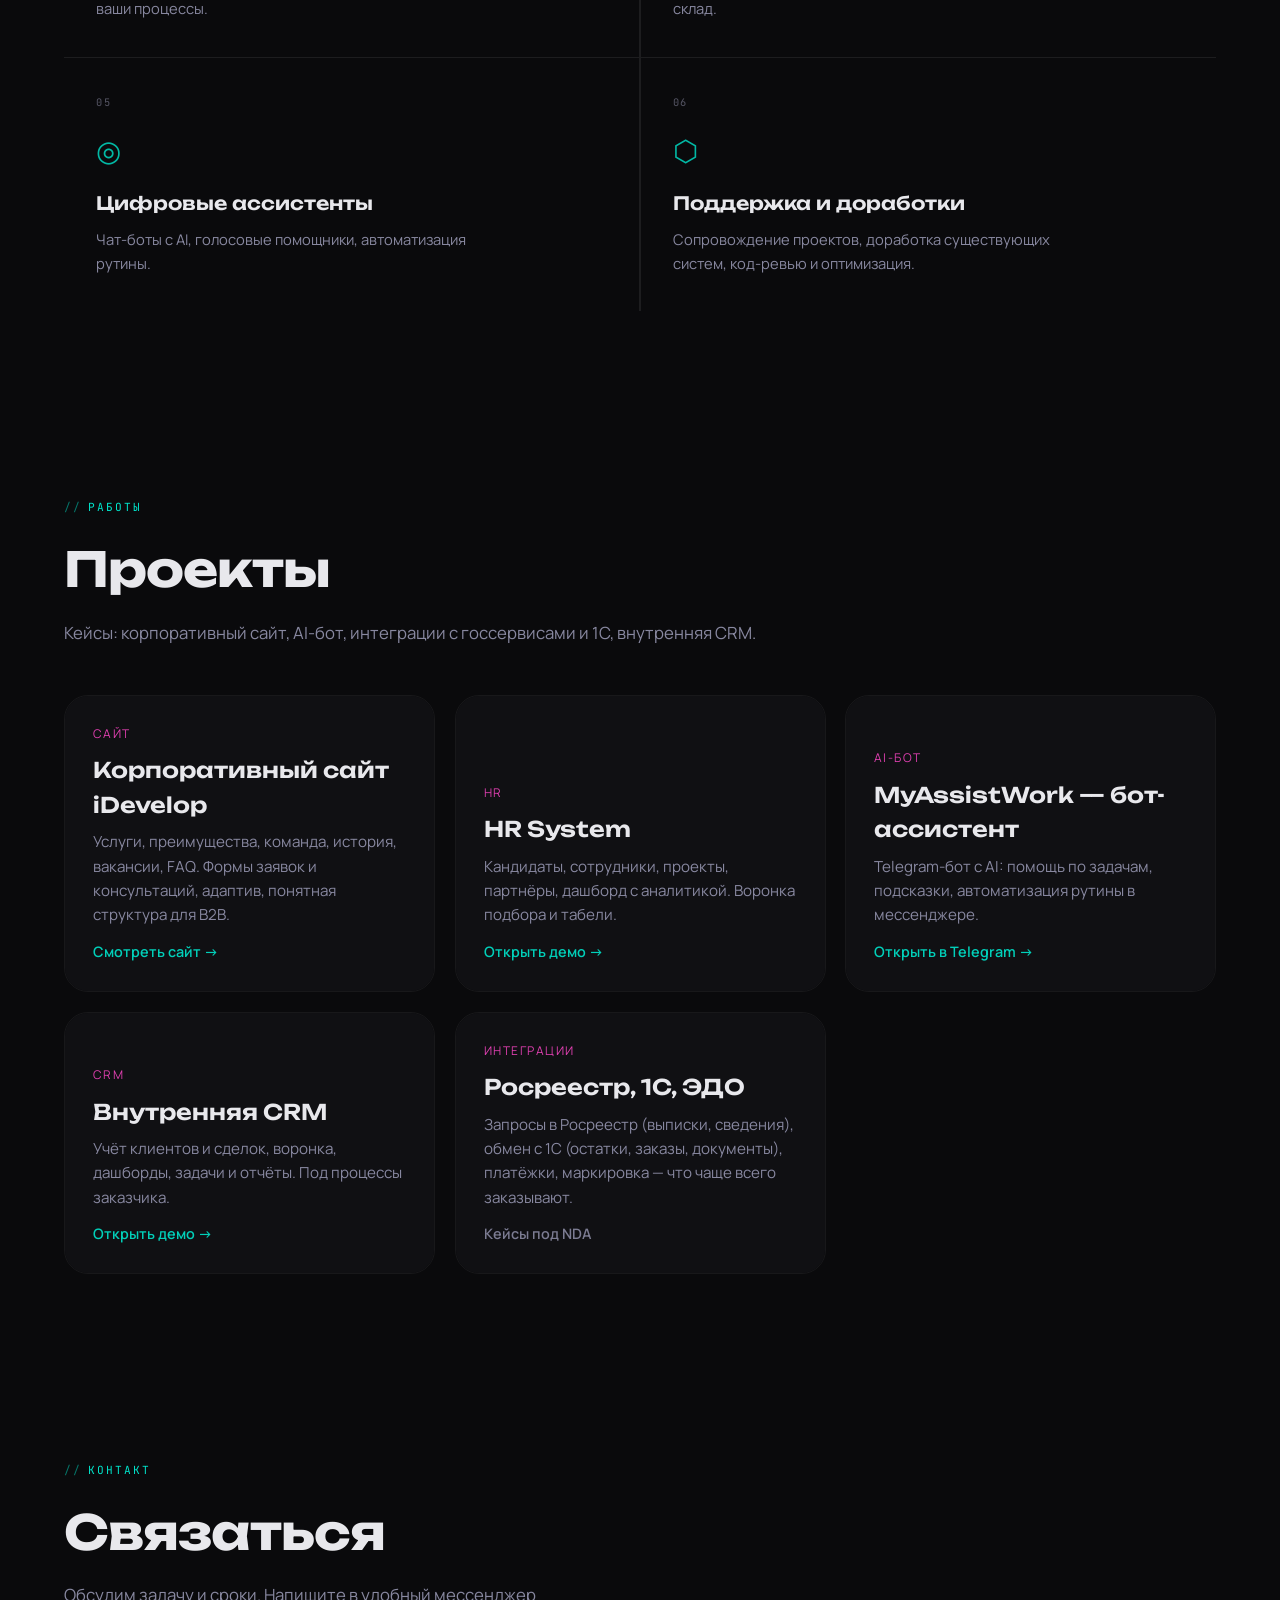
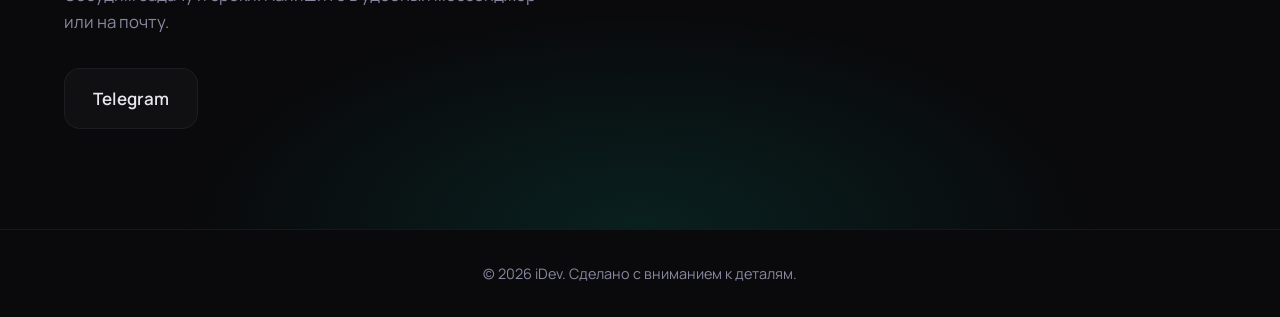
==== commit 079d9e78: "Add HR System to projects grid and nav, remove ?lang= from URL - Website card now same size as other" ====
--- a/index.html
+++ b/index.html
@@ -4,7 +4,32 @@
   <meta charset="UTF-8">
   <meta name="viewport" content="width=device-width, initial-scale=1.0">
   <title data-i18n="title">iDev — Разработка сайтов, ботов, CRM, интеграции</title>
-  <meta name="description" content="Фриланс: разработка сайтов, телеграм-боты, CRM, интеграции, цифровые ассистенты">
+  <meta name="description" content="Разработка сайтов, Telegram-ботов, CRM и API-интеграций под ключ. Быстро, с гарантией. Фриланс-разработчик — напишите в Telegram.">
+  <link rel="canonical" href="https://idev.team/">
+  <link rel="alternate" hreflang="ru" href="https://idev.team/">
+  <link rel="alternate" hreflang="en" href="https://idev.team/?lang=en">
+  <link rel="alternate" hreflang="x-default" href="https://idev.team/">
+  <meta property="og:type" content="website">
+  <meta property="og:url" content="https://idev.team/">
+  <meta property="og:title" content="iDev — Разработка сайтов, ботов, CRM, интеграции">
+  <meta property="og:description" content="Разработка сайтов, Telegram-ботов, CRM и API-интеграций под ключ. Фриланс-разработчик.">
+  <meta property="og:locale" content="ru_RU">
+  <meta property="og:locale:alternate" content="en_US">
+  <meta name="twitter:card" content="summary">
+  <script type="application/ld+json">
+  {
+    "@context": "https://schema.org",
+    "@type": "ProfessionalService",
+    "name": "iDev",
+    "url": "https://idev.team",
+    "description": "Разработка сайтов, телеграм-ботов, CRM, API-интеграций и цифровых ассистентов",
+    "contactPoint": {
+      "@type": "ContactPoint",
+      "contactType": "customer service",
+      "url": "https://t.me/IT_Evgenii_Kuznetsov"
+    }
+  }
+  </script>
   <link rel="preconnect" href="https://fonts.googleapis.com">
   <link rel="preconnect" href="https://fonts.gstatic.com" crossorigin>
   <link href="https://fonts.googleapis.com/css2?family=Unbounded:wght@400;600;700&family=Manrope:wght@400;500;600;700&family=JetBrains+Mono:wght@300;400&display=swap" rel="stylesheet">
@@ -20,11 +45,12 @@
   <div class="gradient-orb gradient-orb--3"></div>
 
   <header class="header">
-    <a href="./" class="logo" target="_blank" rel="noopener">iDev<span class="logo-dot"></span></a>
+    <a href="./" class="logo">iDev<span class="logo-dot"></span></a>
     <nav class="nav">
       <a href="#services" data-i18n="nav.services">Услуги</a>
       <a href="#projects" data-i18n="nav.projects">Проекты</a>
       <a href="crm/" data-i18n="nav.crm" data-href-ru="crm/" data-href-en="crm/en/">CRM</a>
+      <a href="https://demo.hr.idev.team" target="_blank" data-i18n="nav.hr">HR System</a>
       <a href="#contact" data-i18n="nav.contact">Контакты</a>
       <button class="nav-lang" id="lang-toggle" aria-label="Switch language">EN</button>
     </nav>
@@ -116,13 +142,22 @@
       <h2 class="section__title" data-i18n="projects.title">Проекты</h2>
       <p class="section__subtitle" data-i18n="projects.subtitle">Кейсы: корпоративный сайт, AI-бот, интеграции с госсервисами и 1С, внутренняя CRM.</p>
       <div class="projects__grid">
-        <article class="project-card project-card--featured" data-tilt>
+        <article class="project-card" data-tilt>
           <div class="project-card__bg"></div>
           <div class="project-card__content">
             <span class="project-card__tag" data-i18n="proj1.tag">Сайт</span>
             <h3 data-i18n="proj1.title">Корпоративный сайт iDevelop</h3>
             <p data-i18n="proj1.desc">Услуги, преимущества, команда, история, вакансии, FAQ. Формы заявок и консультаций, адаптив, понятная структура для B2B.</p>
             <a href="https://i-develop.tech/" target="_blank" rel="noopener noreferrer" class="project-card__link" data-i18n="proj1.link">Смотреть сайт →</a>
+          </div>
+        </article>
+        <article class="project-card" data-tilt>
+          <div class="project-card__bg"></div>
+          <div class="project-card__content">
+            <span class="project-card__tag" data-i18n="proj5.tag">HR</span>
+            <h3 data-i18n="proj5.title">HR System</h3>
+            <p data-i18n="proj5.desc">Кандидаты, сотрудники, проекты, партнёры, дашборд с аналитикой. Воронка подбора и табели.</p>
+            <a href="https://demo.hr.idev.team" target="_blank" rel="noopener noreferrer" class="project-card__link" data-i18n="proj5.link">Открыть демо →</a>
           </div>
         </article>
         <article class="project-card" data-tilt>
@@ -183,7 +218,7 @@
       ru: {
         title: 'iDev — Разработка сайтов, ботов, CRM, интеграции',
         'meta.desc': 'Фриланс: разработка сайтов, телеграм-боты, CRM, интеграции, цифровые ассистенты',
-        'nav.services': 'Услуги', 'nav.projects': 'Проекты', 'nav.crm': 'CRM', 'nav.contact': 'Контакты',
+        'nav.services': 'Услуги', 'nav.projects': 'Проекты', 'nav.crm': 'CRM', 'nav.hr': 'HR System', 'nav.contact': 'Контакты',
         'hero.label': 'Разработка цифровых сервисов, фриланс, аутсорс',
         'hero.title.1': 'Сайты,', 'hero.title.2': 'боты,', 'hero.title.3': 'CRM и интеграции',
         'hero.subtitle': 'От лендинга до сложных систем: веб-разработка, телеграм-боты, CRM, API-интеграции и цифровые ассистенты под ключ.',
@@ -210,13 +245,16 @@
         'proj4.tag': 'Интеграции', 'proj4.title': 'Росреестр, 1С, ЭДО',
         'proj4.desc': 'Запросы в Росреестр (выписки, сведения), обмен с 1С (остатки, заказы, документы), платёжки, маркировка — что чаще всего заказывают.',
         'proj4.link': 'Кейсы под NDA',
+        'proj5.tag': 'HR', 'proj5.title': 'HR System',
+        'proj5.desc': 'Кандидаты, сотрудники, проекты, партнёры, дашборд с аналитикой. Воронка подбора и табели.',
+        'proj5.link': 'Открыть демо →',
         'contact.title': 'Связаться', 'contact.text': 'Обсудим задачу и сроки. Напишите в удобный мессенджер или на почту.',
         'footer.text': '© 2026 iDev. Сделано с вниманием к деталям.',
       },
       en: {
         title: 'iDev — Web development, bots, CRM, integrations',
         'meta.desc': 'Freelance: websites, Telegram bots, CRM, API integrations, digital assistants',
-        'nav.services': 'Services', 'nav.projects': 'Projects', 'nav.crm': 'CRM', 'nav.contact': 'Contact',
+        'nav.services': 'Services', 'nav.projects': 'Projects', 'nav.crm': 'CRM', 'nav.hr': 'HR System', 'nav.contact': 'Contact',
         'hero.label': 'Digital services, freelance, outsourcing',
         'hero.title.1': 'Websites,', 'hero.title.2': 'bots,', 'hero.title.3': 'CRM & integrations',
         'hero.subtitle': 'From landing pages to complex systems: web development, Telegram bots, CRM, API integrations, and digital assistants.',
@@ -243,6 +281,9 @@
         'proj4.tag': 'Integrations', 'proj4.title': 'Registers, ERP, e-docs',
         'proj4.desc': 'Queries to land/cadastre registers, ERP sync (inventory, orders, docs), payments, labeling — what clients order most.',
         'proj4.link': 'Cases under NDA',
+        'proj5.tag': 'HR', 'proj5.title': 'HR System',
+        'proj5.desc': 'Candidates, employees, projects, partners, analytics dashboard. Recruitment funnel and timesheets.',
+        'proj5.link': 'Open demo →',
         'contact.title': 'Contact', 'contact.text': "Let's discuss your project and timeline. Reach out via messenger or email.",
         'footer.text': '© 2026 iDev. Built with care.',
       }
@@ -270,11 +311,14 @@
       var toggle = document.getElementById('lang-toggle');
       if (toggle) toggle.textContent = lang === 'ru' ? 'EN' : 'RU';
 
+      try { localStorage.setItem('idev_lang', lang); } catch (_) {}
+
+      // Clean ?lang= from URL if present
       var url = new URL(window.location.href);
-      url.searchParams.set('lang', lang);
-      history.replaceState(null, '', url.toString());
-
-      try { localStorage.setItem('idev_lang', lang); } catch (_) {}
+      if (url.searchParams.has('lang')) {
+        url.searchParams.delete('lang');
+        history.replaceState(null, '', url.toString());
+      }
     }
 
     applyLang(window.__idevLang || 'ru');
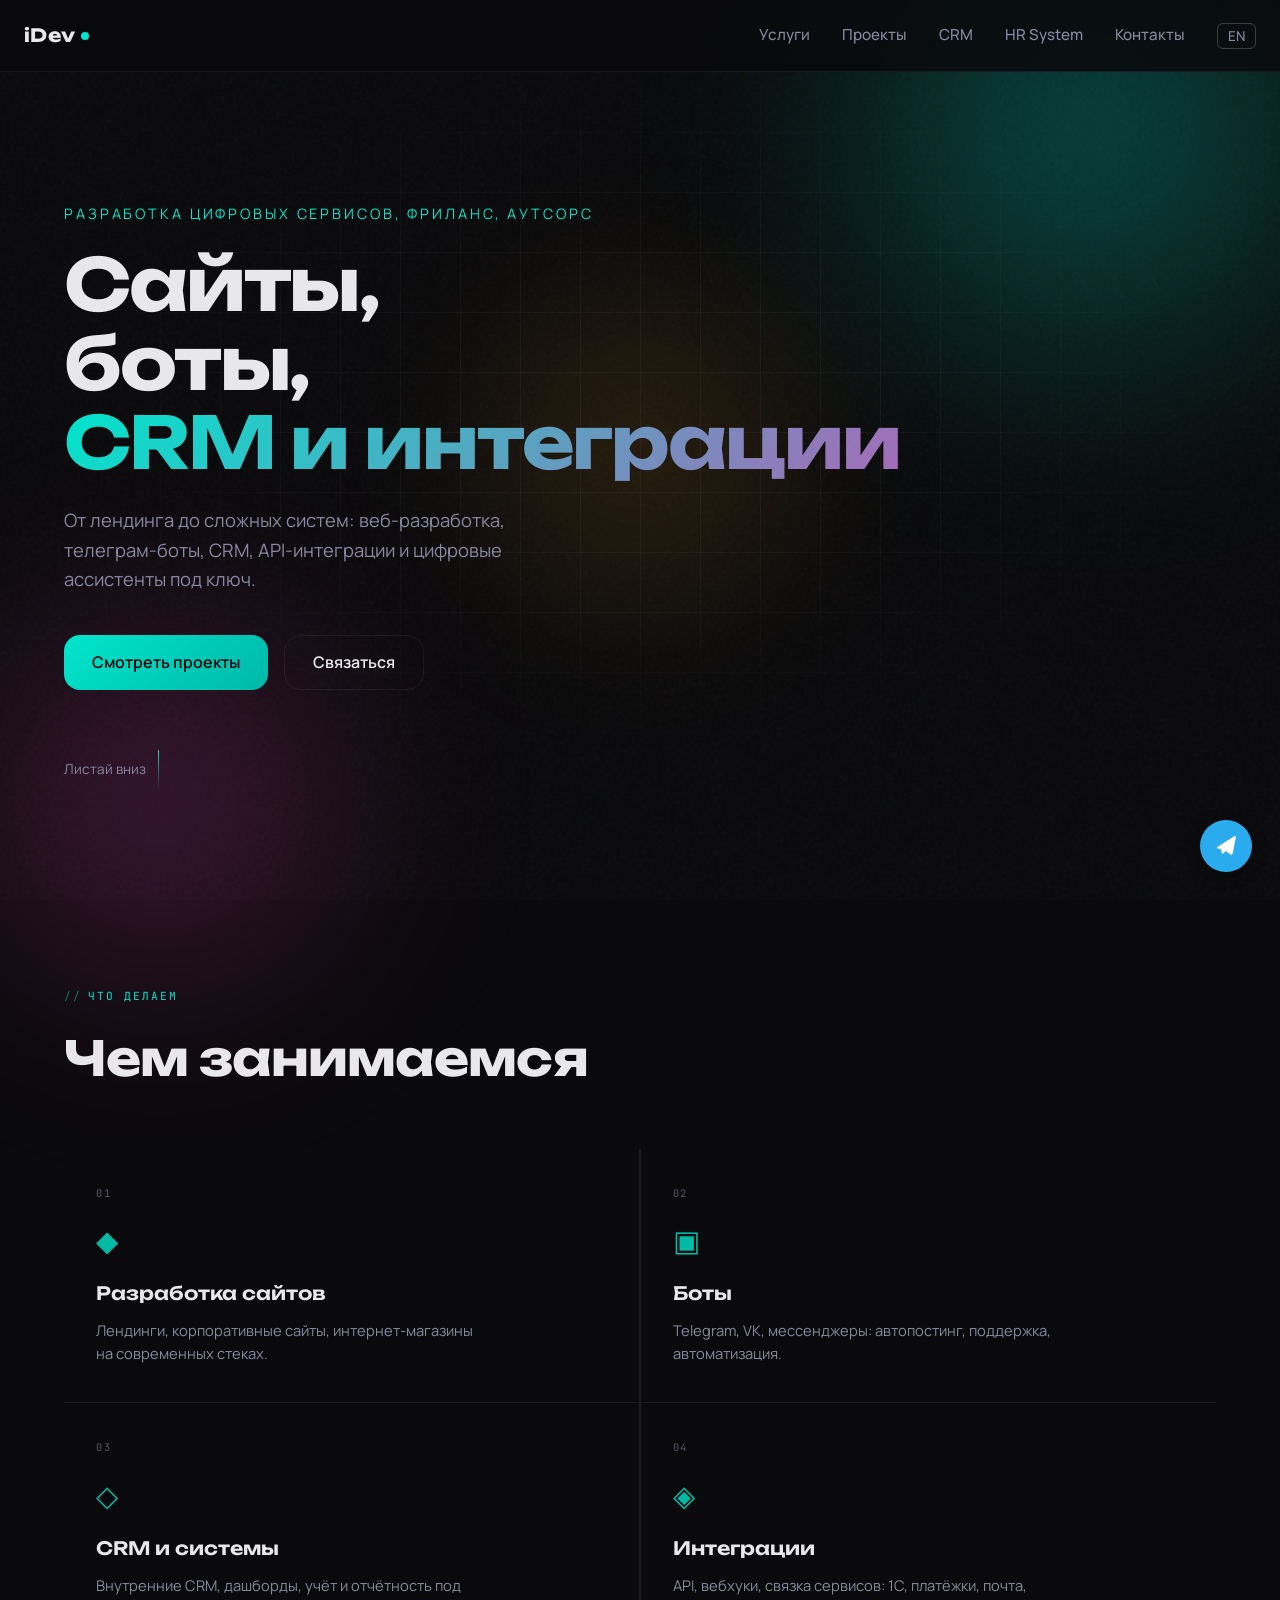
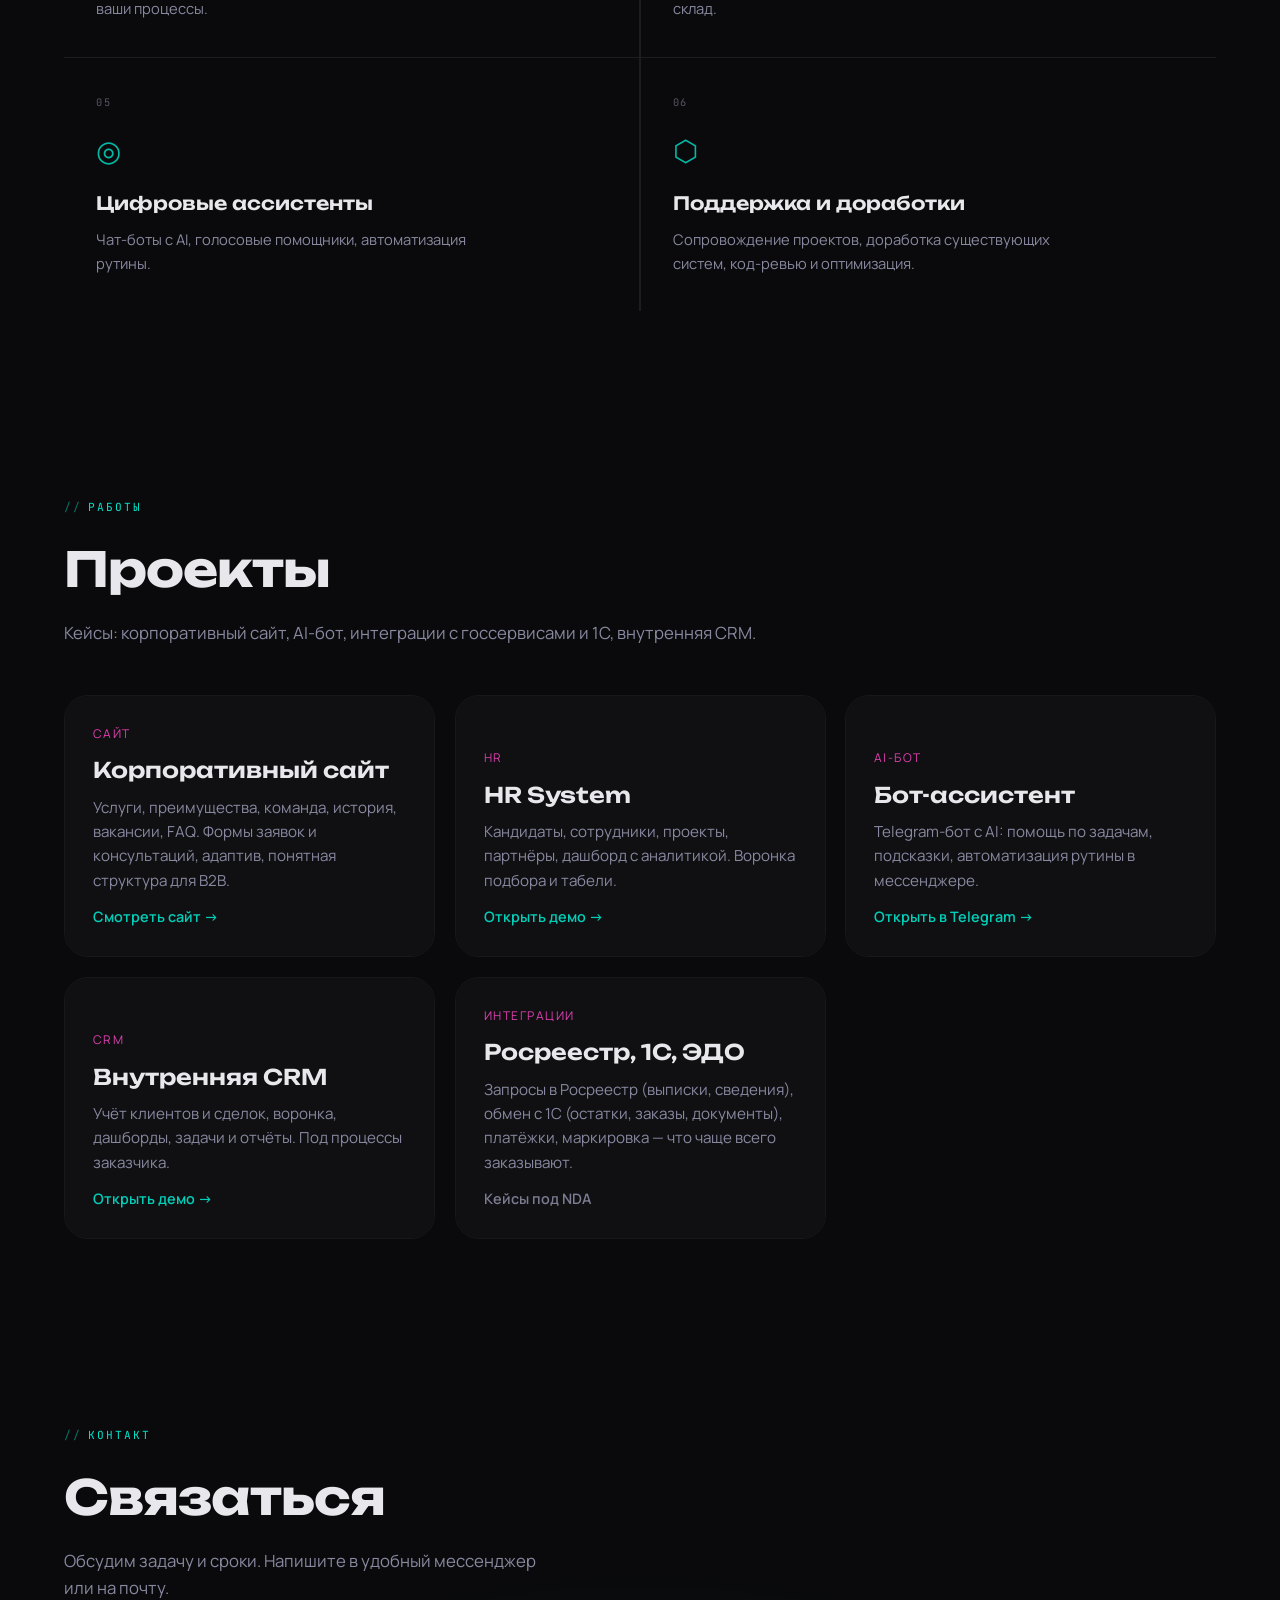
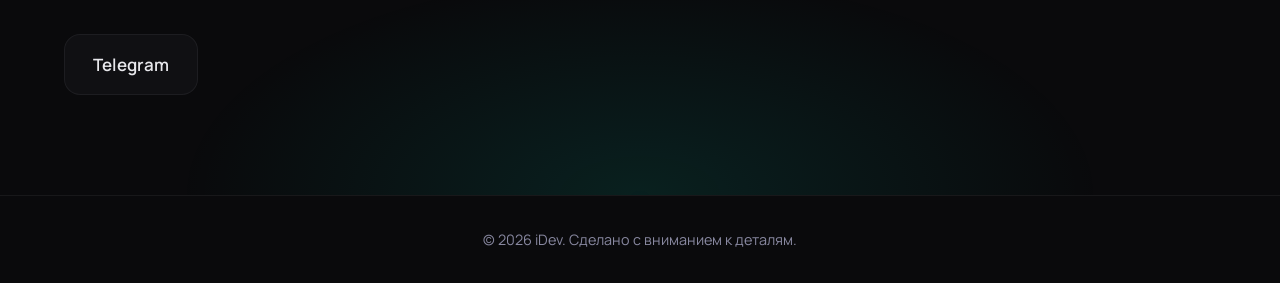
==== commit 50435605: "Shorten project card titles for uniform grid layout Co-Authored-By: Claude Opus 4.6 (1M context) <no" ====
--- a/index.html
+++ b/index.html
@@ -26,7 +26,7 @@
     "contactPoint": {
       "@type": "ContactPoint",
       "contactType": "customer service",
-      "url": "https://t.me/IT_Evgenii_Kuznetsov"
+      "url": "https://t.me/iDevelop_bot"
     }
   }
   </script>
@@ -146,7 +146,7 @@
           <div class="project-card__bg"></div>
           <div class="project-card__content">
             <span class="project-card__tag" data-i18n="proj1.tag">Сайт</span>
-            <h3 data-i18n="proj1.title">Корпоративный сайт iDevelop</h3>
+            <h3 data-i18n="proj1.title">Корпоративный сайт</h3>
             <p data-i18n="proj1.desc">Услуги, преимущества, команда, история, вакансии, FAQ. Формы заявок и консультаций, адаптив, понятная структура для B2B.</p>
             <a href="https://i-develop.tech/" target="_blank" rel="noopener noreferrer" class="project-card__link" data-i18n="proj1.link">Смотреть сайт →</a>
           </div>
@@ -164,7 +164,7 @@
           <div class="project-card__bg"></div>
           <div class="project-card__content">
             <span class="project-card__tag" data-i18n="proj2.tag">AI-бот</span>
-            <h3 data-i18n="proj2.title">MyAssistWork — бот-ассистент</h3>
+            <h3 data-i18n="proj2.title">Бот-ассистент</h3>
             <p data-i18n="proj2.desc">Telegram-бот с AI: помощь по задачам, подсказки, автоматизация рутины в мессенджере.</p>
             <a href="https://t.me/MyAssistWork_Bot" target="_blank" rel="noopener noreferrer" class="project-card__link" data-i18n="proj2.link">Открыть в Telegram →</a>
           </div>
@@ -196,7 +196,7 @@
       <h2 class="section__title" data-i18n="contact.title">Связаться</h2>
       <p class="contact__text" data-i18n="contact.text">Обсудим задачу и сроки. Напишите в удобный мессенджер или на почту.</p>
       <div class="contact__links">
-        <a href="https://t.me/IT_Evgenii_Kuznetsov" target="_blank" rel="noopener noreferrer" class="contact-link" data-tilt>Telegram</a>
+        <a href="https://t.me/iDevelop_bot" target="_blank" rel="noopener noreferrer" class="contact-link" data-tilt>Telegram</a>
       </div>
     </section>
   </main>
@@ -205,7 +205,7 @@
     <p data-i18n="footer.text">© 2026 iDev. Сделано с вниманием к деталям.</p>
   </footer>
 
-  <a href="https://t.me/IT_Evgenii_Kuznetsov" target="_blank" rel="noopener noreferrer" class="tg-float" aria-label="Telegram">
+  <a href="https://t.me/iDevelop_bot" target="_blank" rel="noopener noreferrer" class="tg-float" aria-label="Telegram">
     <svg width="24" height="24" viewBox="0 0 24 24" fill="none" xmlns="http://www.w3.org/2000/svg">
       <path d="M21.944 3.069L18.65 19.418c-.244 1.072-1.38 1.582-2.243 1.006l-4.647-3.376-2.23 2.12c-.246.234-.568.364-.907.364-.677 0-1.226-.549-1.226-1.226V15.6l-3.52-1.154C2.784 14.1 2.772 12.96 4.085 12.41L20.14 2.195c1.147-.612 2.27.273 1.804 1.874z" fill="white"/>
     </svg>
@@ -233,10 +233,10 @@
         'svc6.title': 'Поддержка и доработки', 'svc6.desc': 'Сопровождение проектов, доработка существующих систем, код-ревью и оптимизация.',
         'projects.title': 'Проекты',
         'projects.subtitle': 'Кейсы: корпоративный сайт, AI-бот, интеграции с госсервисами и 1С, внутренняя CRM.',
-        'proj1.tag': 'Сайт', 'proj1.title': 'Корпоративный сайт iDevelop',
+        'proj1.tag': 'Сайт', 'proj1.title': 'Корпоративный сайт',
         'proj1.desc': 'Услуги, преимущества, команда, история, вакансии, FAQ. Формы заявок и консультаций, адаптив, понятная структура для B2B.',
         'proj1.link': 'Смотреть сайт →',
-        'proj2.tag': 'AI-бот', 'proj2.title': 'MyAssistWork — бот-ассистент',
+        'proj2.tag': 'AI-бот', 'proj2.title': 'Бот-ассистент',
         'proj2.desc': 'Telegram-бот с AI: помощь по задачам, подсказки, автоматизация рутины в мессенджере.',
         'proj2.link': 'Открыть в Telegram →',
         'proj3.tag': 'CRM', 'proj3.title': 'Внутренняя CRM',
@@ -269,10 +269,10 @@
         'svc6.title': 'Support & maintenance', 'svc6.desc': 'Project support, improvements to existing systems, code review and optimization.',
         'projects.title': 'Projects',
         'projects.subtitle': 'Cases: corporate site, AI bot, integrations with government services and ERP, internal CRM.',
-        'proj1.tag': 'Website', 'proj1.title': 'Corporate site iDevelop',
+        'proj1.tag': 'Website', 'proj1.title': 'Corporate site',
         'proj1.desc': 'Services, benefits, team, company history, careers, FAQ. Lead forms and consultations, responsive, clear B2B structure.',
         'proj1.link': 'View site →',
-        'proj2.tag': 'AI bot', 'proj2.title': 'MyAssistWork — assistant bot',
+        'proj2.tag': 'AI bot', 'proj2.title': 'Bot Assistant',
         'proj2.desc': 'Telegram bot with AI: task help, tips, routine automation in the messenger.',
         'proj2.link': 'Open in Telegram →',
         'proj3.tag': 'CRM', 'proj3.title': 'Internal CRM',
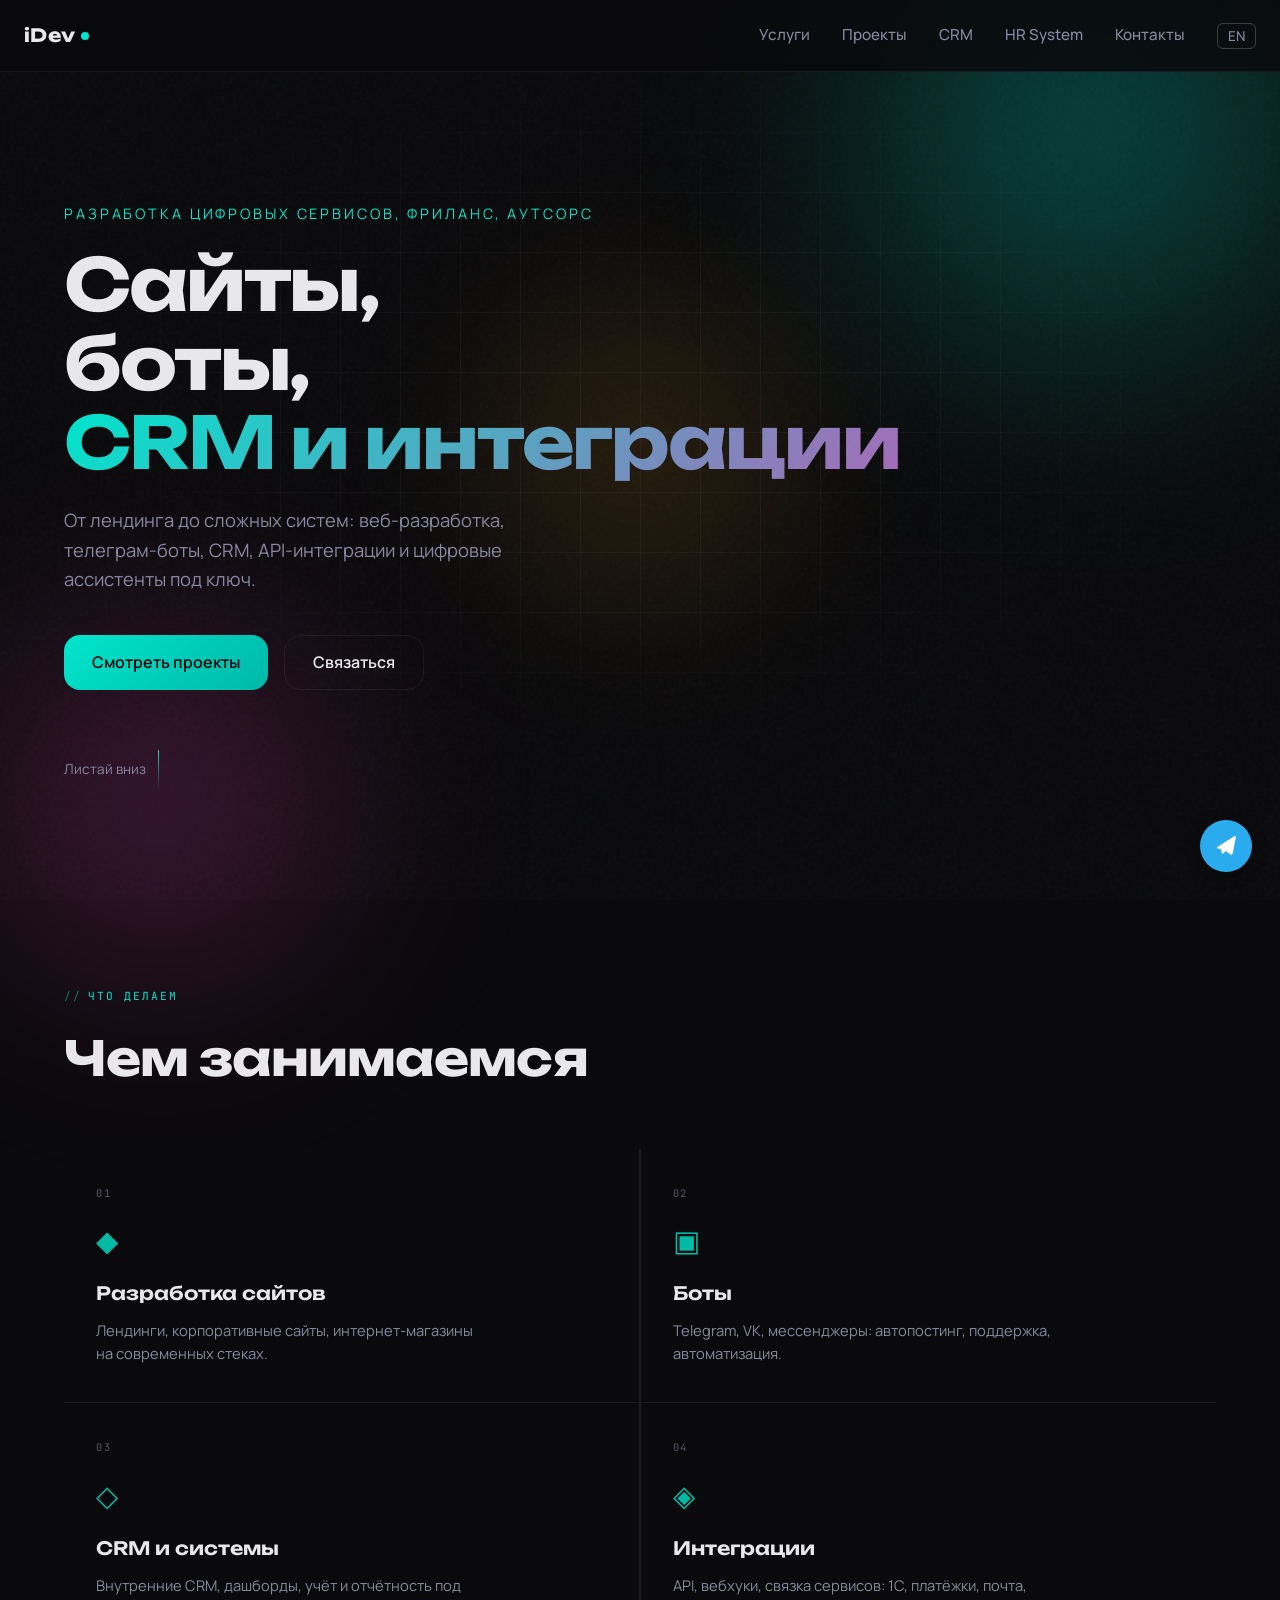
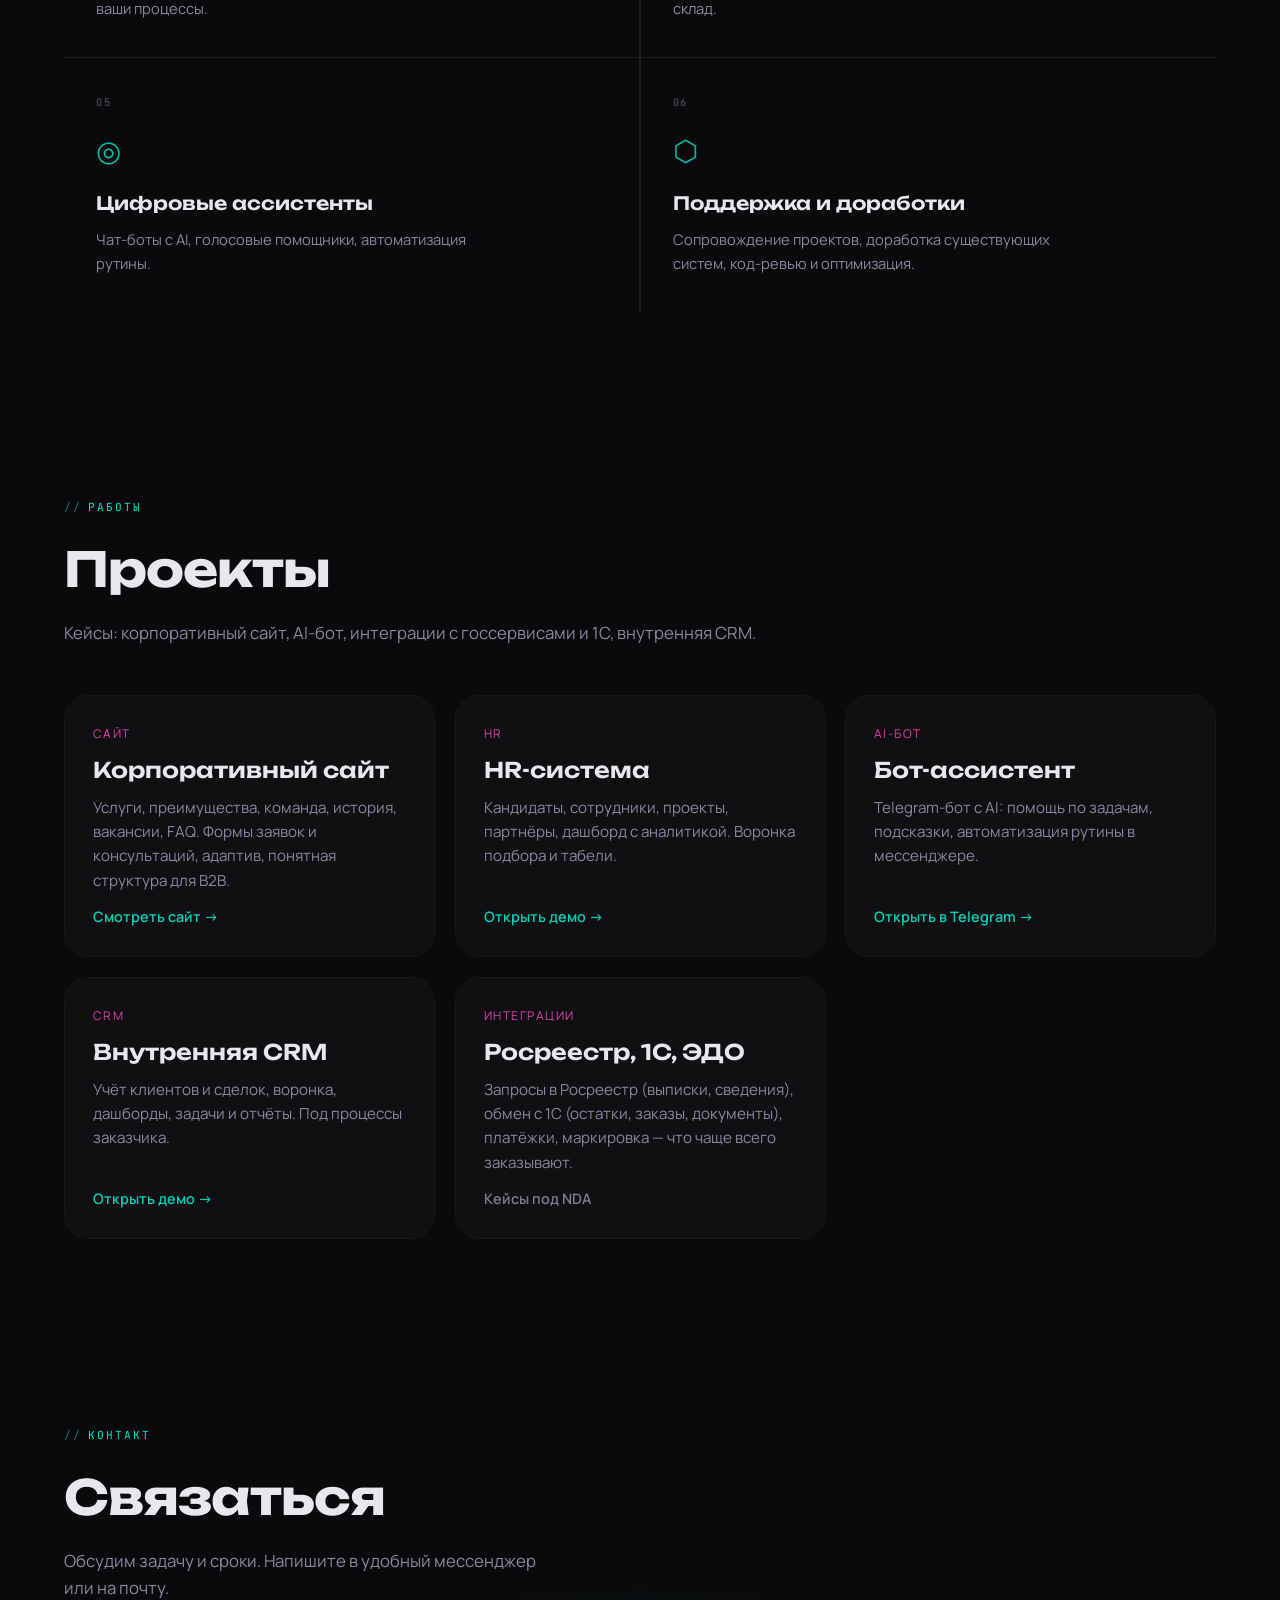
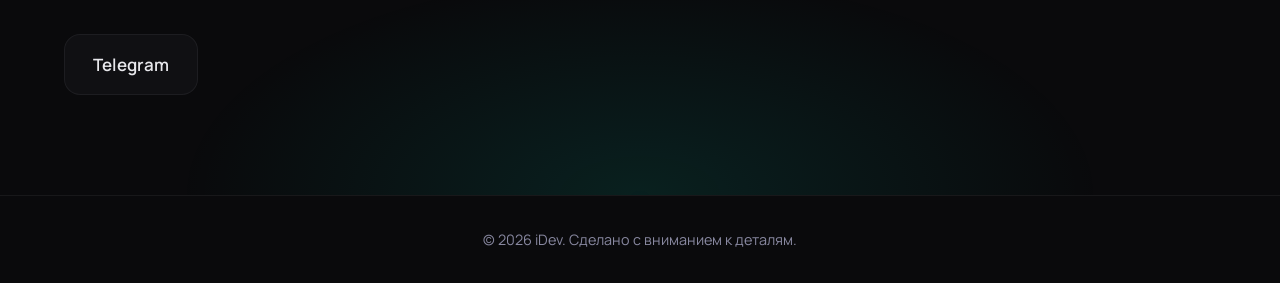
==== commit f3faa4a0: "Translate HR System title to Russian Co-Authored-By: Claude Opus 4.6 (1M context) <noreply@anthropic" ====
--- a/index.html
+++ b/index.html
@@ -155,7 +155,7 @@
           <div class="project-card__bg"></div>
           <div class="project-card__content">
             <span class="project-card__tag" data-i18n="proj5.tag">HR</span>
-            <h3 data-i18n="proj5.title">HR System</h3>
+            <h3 data-i18n="proj5.title">HR-система</h3>
             <p data-i18n="proj5.desc">Кандидаты, сотрудники, проекты, партнёры, дашборд с аналитикой. Воронка подбора и табели.</p>
             <a href="https://demo.hr.idev.team" target="_blank" rel="noopener noreferrer" class="project-card__link" data-i18n="proj5.link">Открыть демо →</a>
           </div>
@@ -245,7 +245,7 @@
         'proj4.tag': 'Интеграции', 'proj4.title': 'Росреестр, 1С, ЭДО',
         'proj4.desc': 'Запросы в Росреестр (выписки, сведения), обмен с 1С (остатки, заказы, документы), платёжки, маркировка — что чаще всего заказывают.',
         'proj4.link': 'Кейсы под NDA',
-        'proj5.tag': 'HR', 'proj5.title': 'HR System',
+        'proj5.tag': 'HR', 'proj5.title': 'HR-система',
         'proj5.desc': 'Кандидаты, сотрудники, проекты, партнёры, дашборд с аналитикой. Воронка подбора и табели.',
         'proj5.link': 'Открыть демо →',
         'contact.title': 'Связаться', 'contact.text': 'Обсудим задачу и сроки. Напишите в удобный мессенджер или на почту.',
--- a/styles.css
+++ b/styles.css
@@ -555,11 +555,8 @@
   height: 100%;
   display: flex;
   flex-direction: column;
-  justify-content: flex-end;
   background: var(--bg-card);
 }
-
-.project-card--featured .project-card__content { justify-content: flex-end; }
 
 .project-card__tag {
   display: inline-block;
@@ -587,6 +584,7 @@
 }
 
 .project-card__link {
+  margin-top: auto;
   font-size: 0.9rem;
   font-weight: 600;
   color: var(--accent-cyan);
@@ -606,13 +604,12 @@
   color: var(--text-muted);
 }
 
-/* Grid: 2 cols on tablet, 3 on desktop; featured full width */
+/* Grid: 2 cols on tablet, 3 on desktop */
 @media (min-width: 768px) {
-  .project-card--featured { grid-column: span 12; }
-  .project-card:not(.project-card--featured) { grid-column: span 6; }
+  .project-card { grid-column: span 6; }
 }
 @media (min-width: 1024px) {
-  .project-card:not(.project-card--featured) { grid-column: span 4; }
+  .project-card { grid-column: span 4; }
 }
 
 /* ===== Contact ===== */
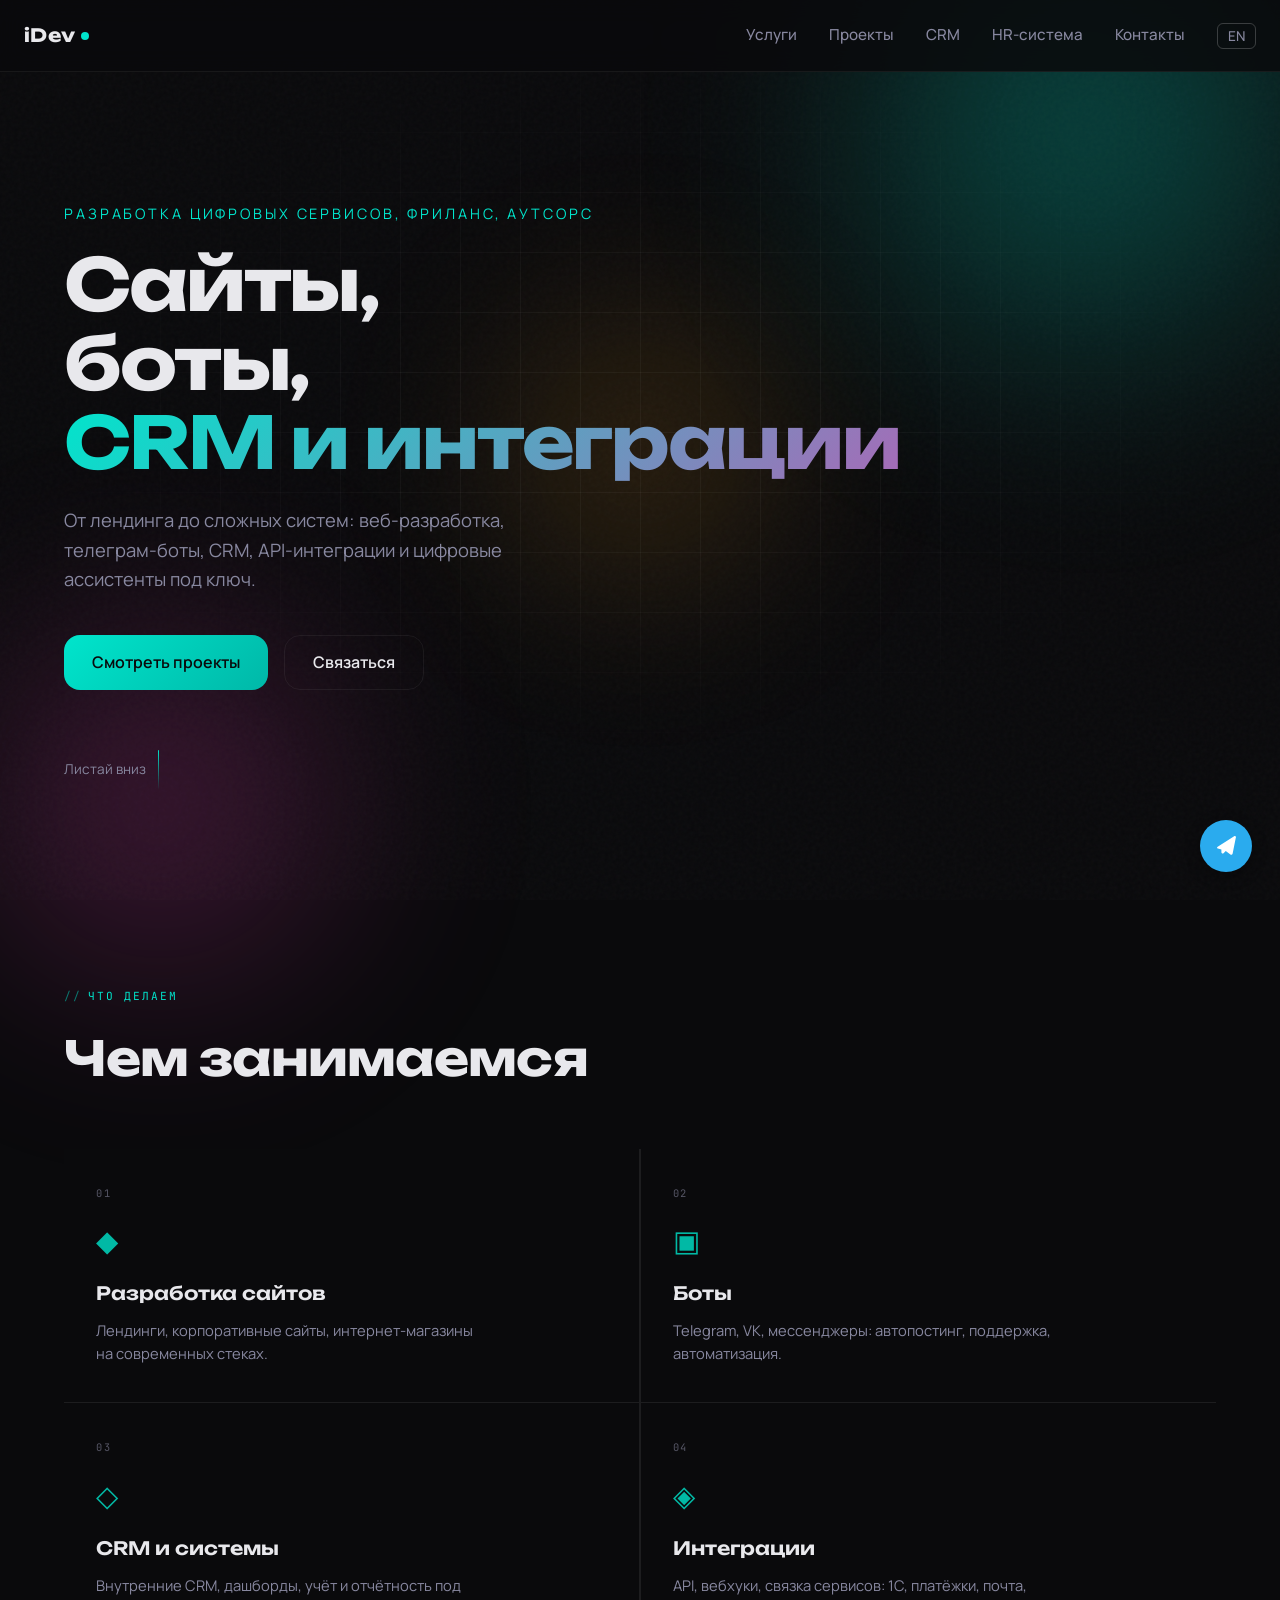
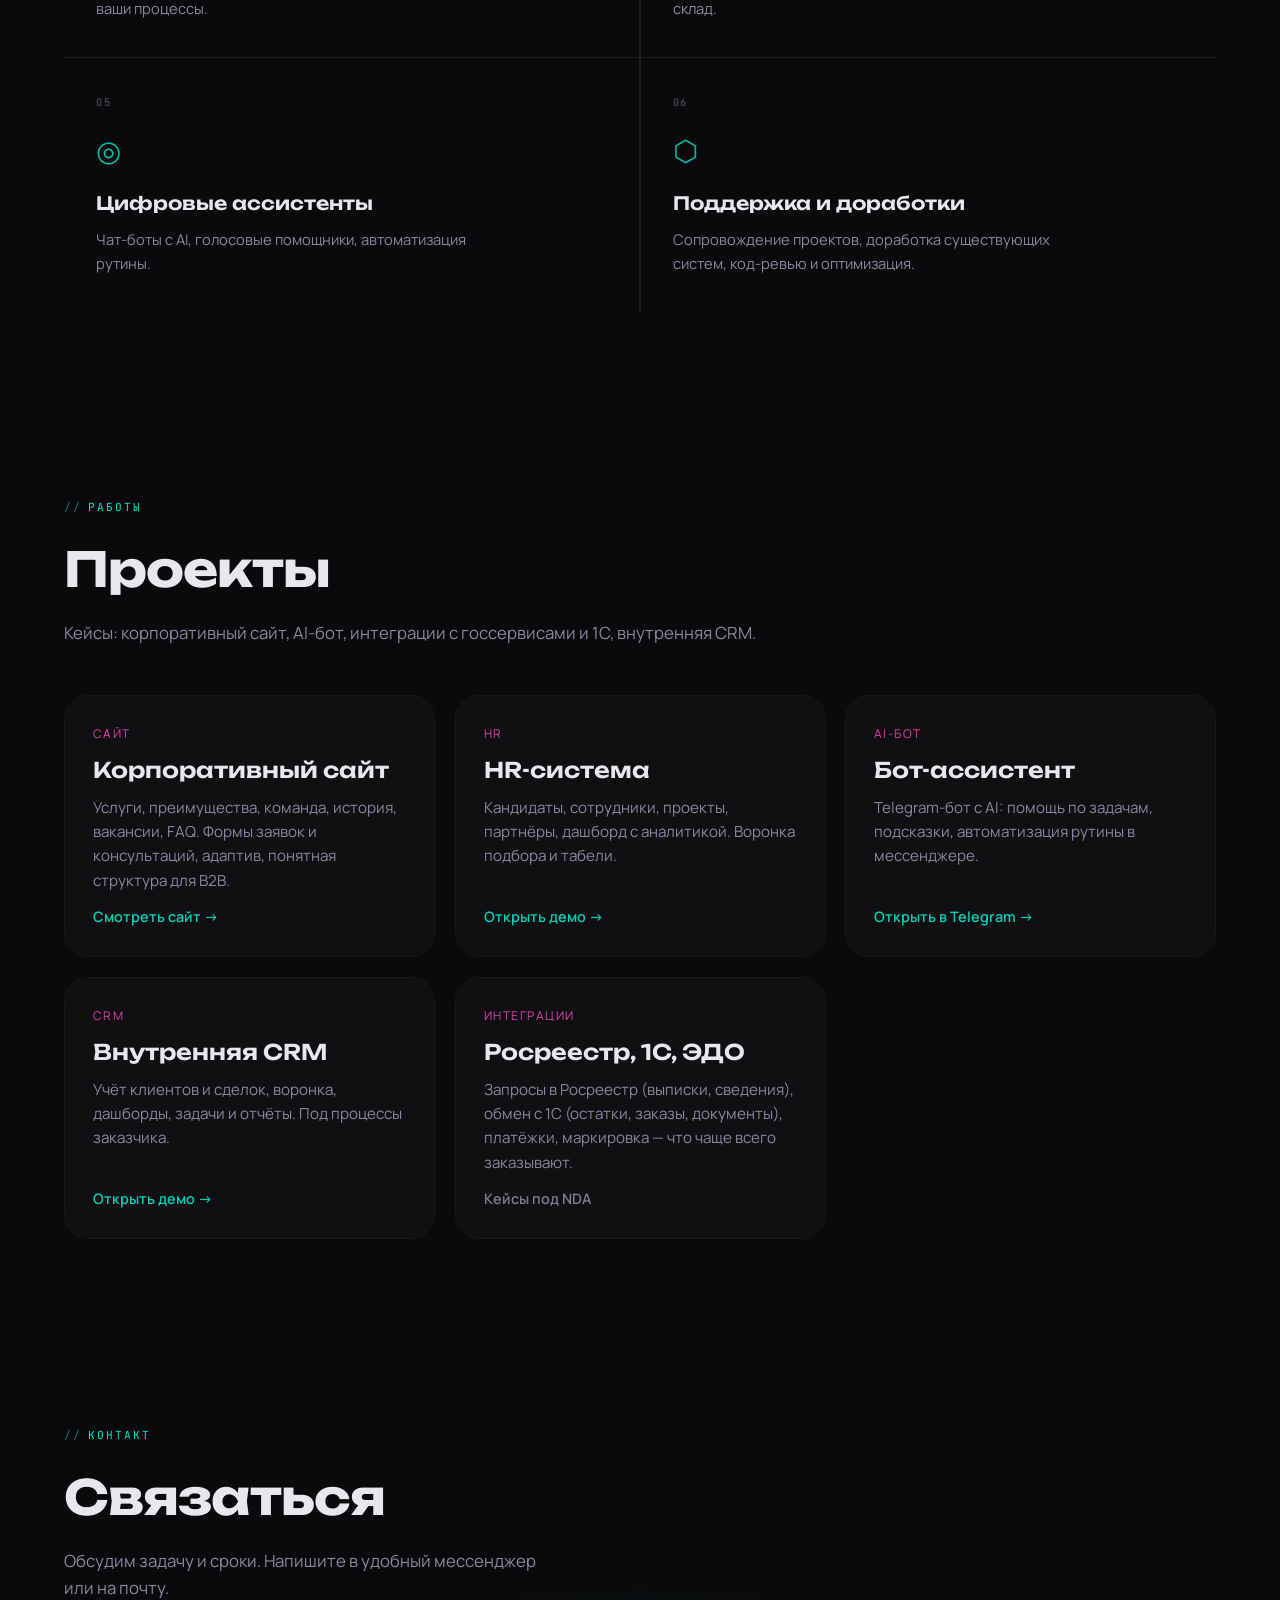
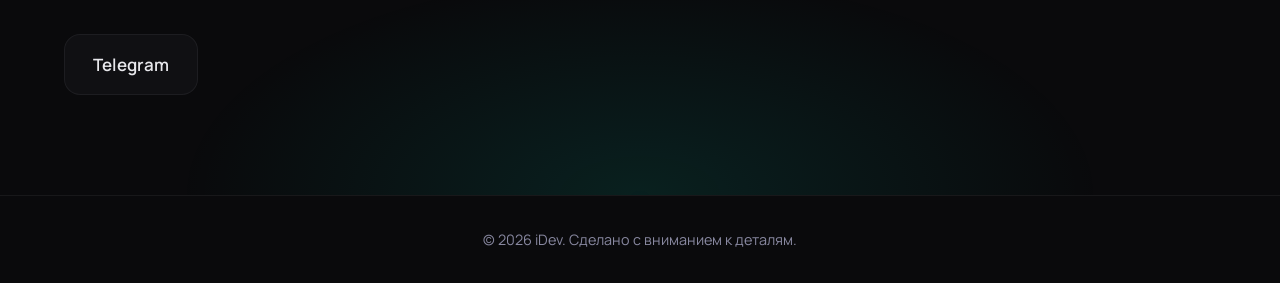
==== commit 9f4d712c: "Translate nav HR link to Russian Co-Authored-By: Claude Opus 4.6 (1M context) <noreply@anthropic.com" ====
--- a/index.html
+++ b/index.html
@@ -50,7 +50,7 @@
       <a href="#services" data-i18n="nav.services">Услуги</a>
       <a href="#projects" data-i18n="nav.projects">Проекты</a>
       <a href="crm/" data-i18n="nav.crm" data-href-ru="crm/" data-href-en="crm/en/">CRM</a>
-      <a href="https://demo.hr.idev.team" target="_blank" data-i18n="nav.hr">HR System</a>
+      <a href="https://demo.hr.idev.team" target="_blank" data-i18n="nav.hr">HR-система</a>
       <a href="#contact" data-i18n="nav.contact">Контакты</a>
       <button class="nav-lang" id="lang-toggle" aria-label="Switch language">EN</button>
     </nav>
@@ -218,7 +218,7 @@
       ru: {
         title: 'iDev — Разработка сайтов, ботов, CRM, интеграции',
         'meta.desc': 'Фриланс: разработка сайтов, телеграм-боты, CRM, интеграции, цифровые ассистенты',
-        'nav.services': 'Услуги', 'nav.projects': 'Проекты', 'nav.crm': 'CRM', 'nav.hr': 'HR System', 'nav.contact': 'Контакты',
+        'nav.services': 'Услуги', 'nav.projects': 'Проекты', 'nav.crm': 'CRM', 'nav.hr': 'HR-система', 'nav.contact': 'Контакты',
         'hero.label': 'Разработка цифровых сервисов, фриланс, аутсорс',
         'hero.title.1': 'Сайты,', 'hero.title.2': 'боты,', 'hero.title.3': 'CRM и интеграции',
         'hero.subtitle': 'От лендинга до сложных систем: веб-разработка, телеграм-боты, CRM, API-интеграции и цифровые ассистенты под ключ.',
